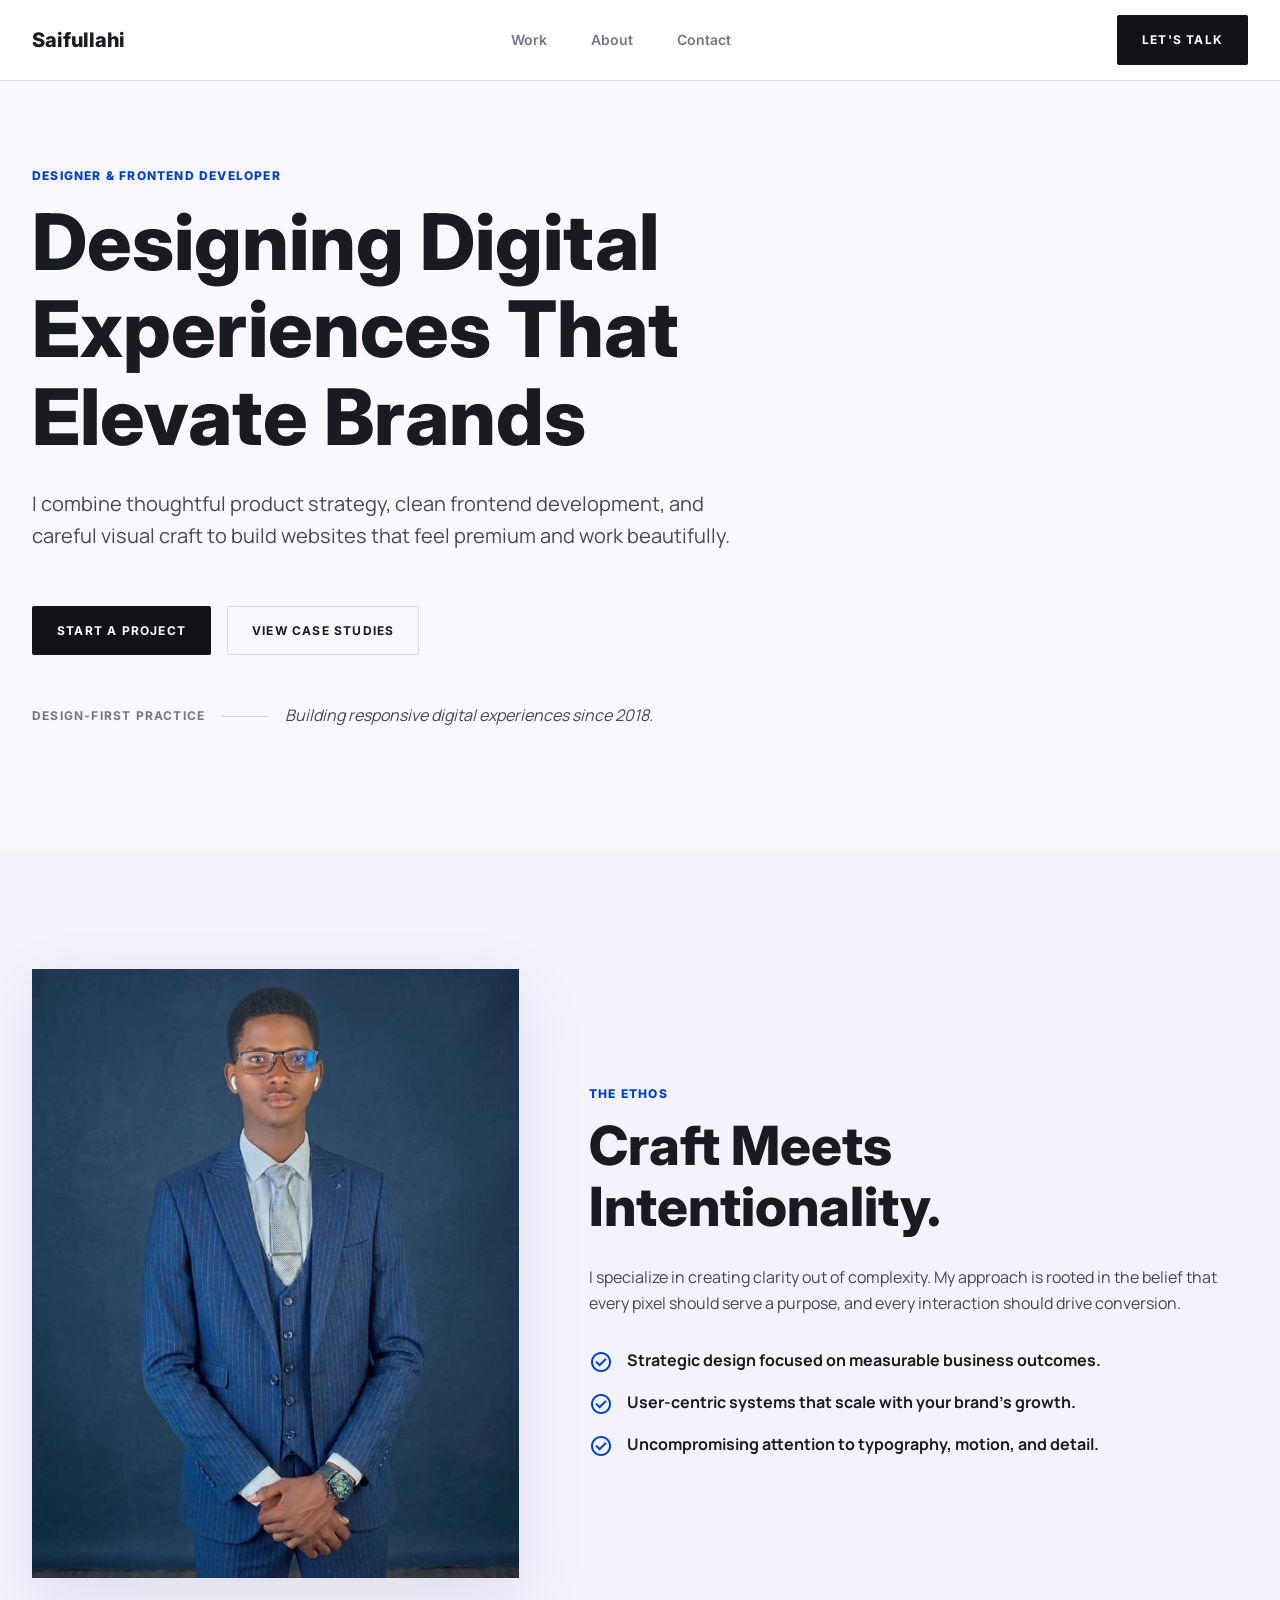
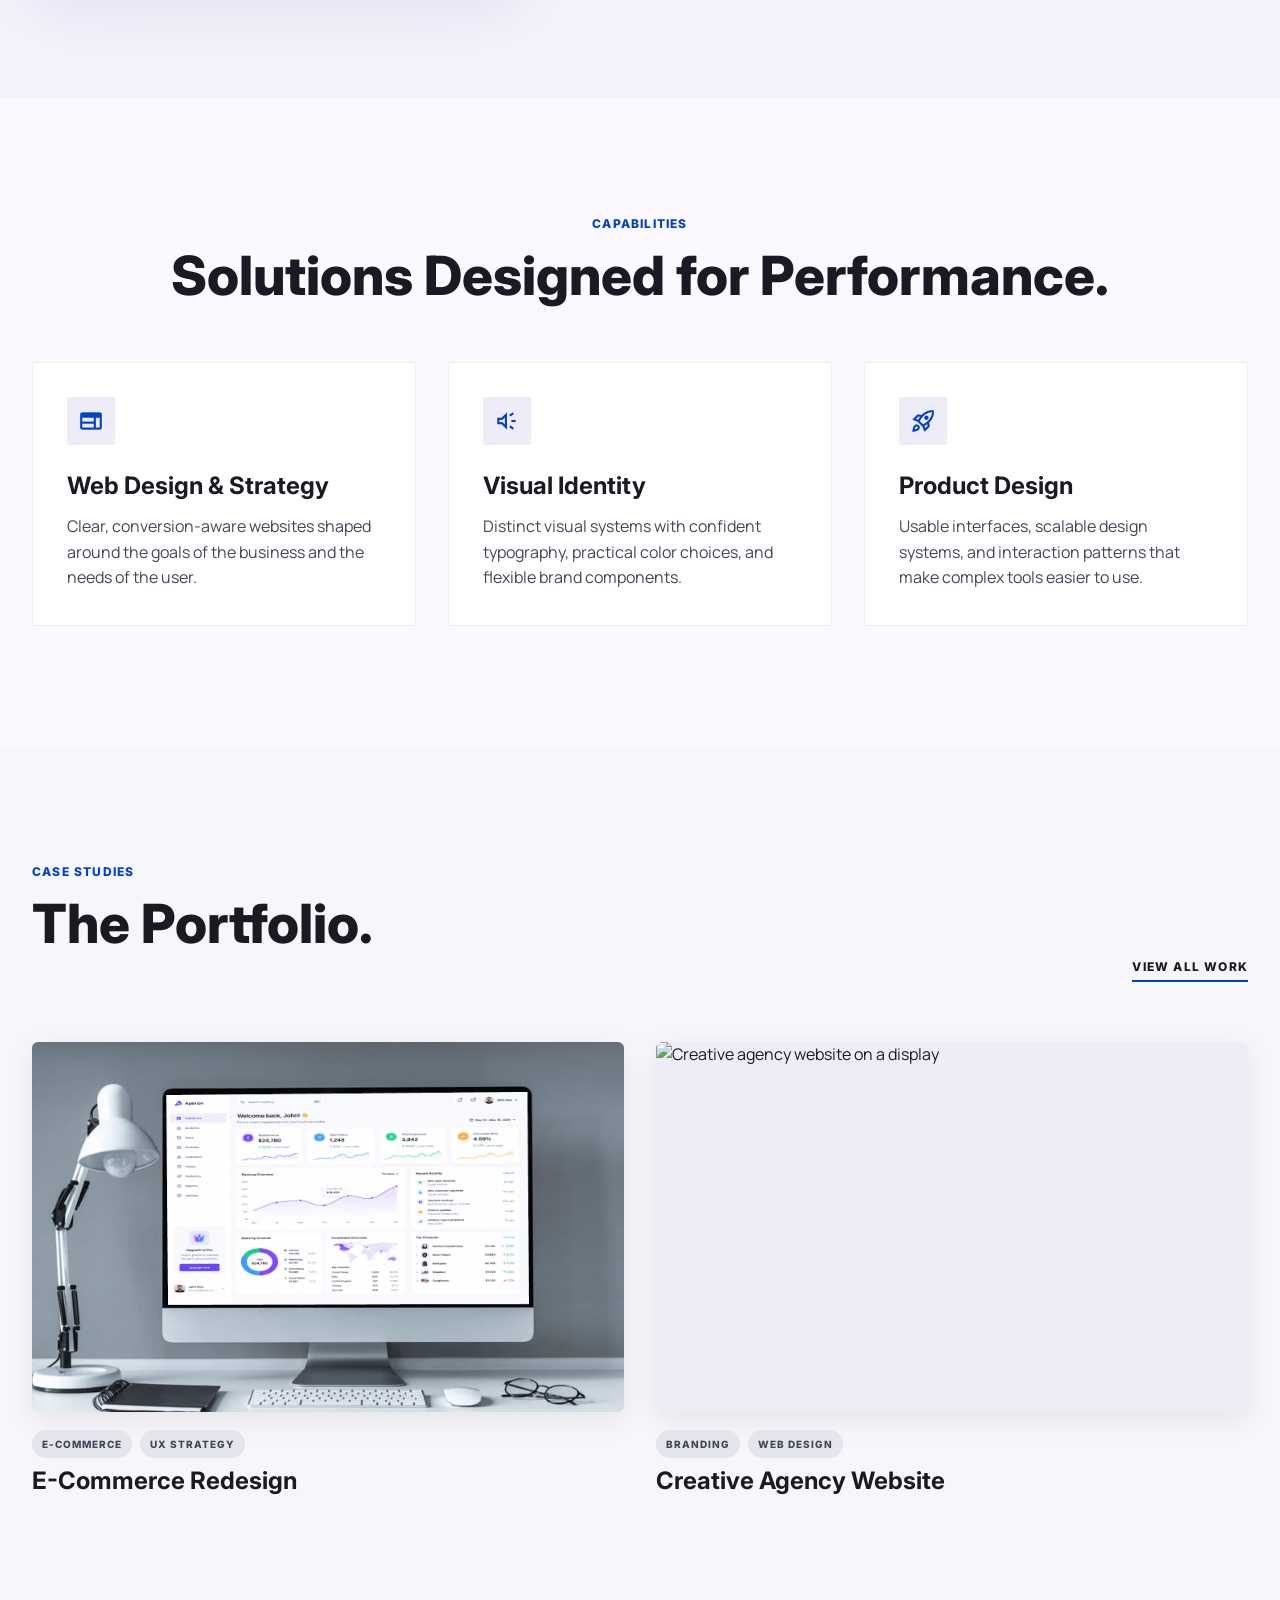
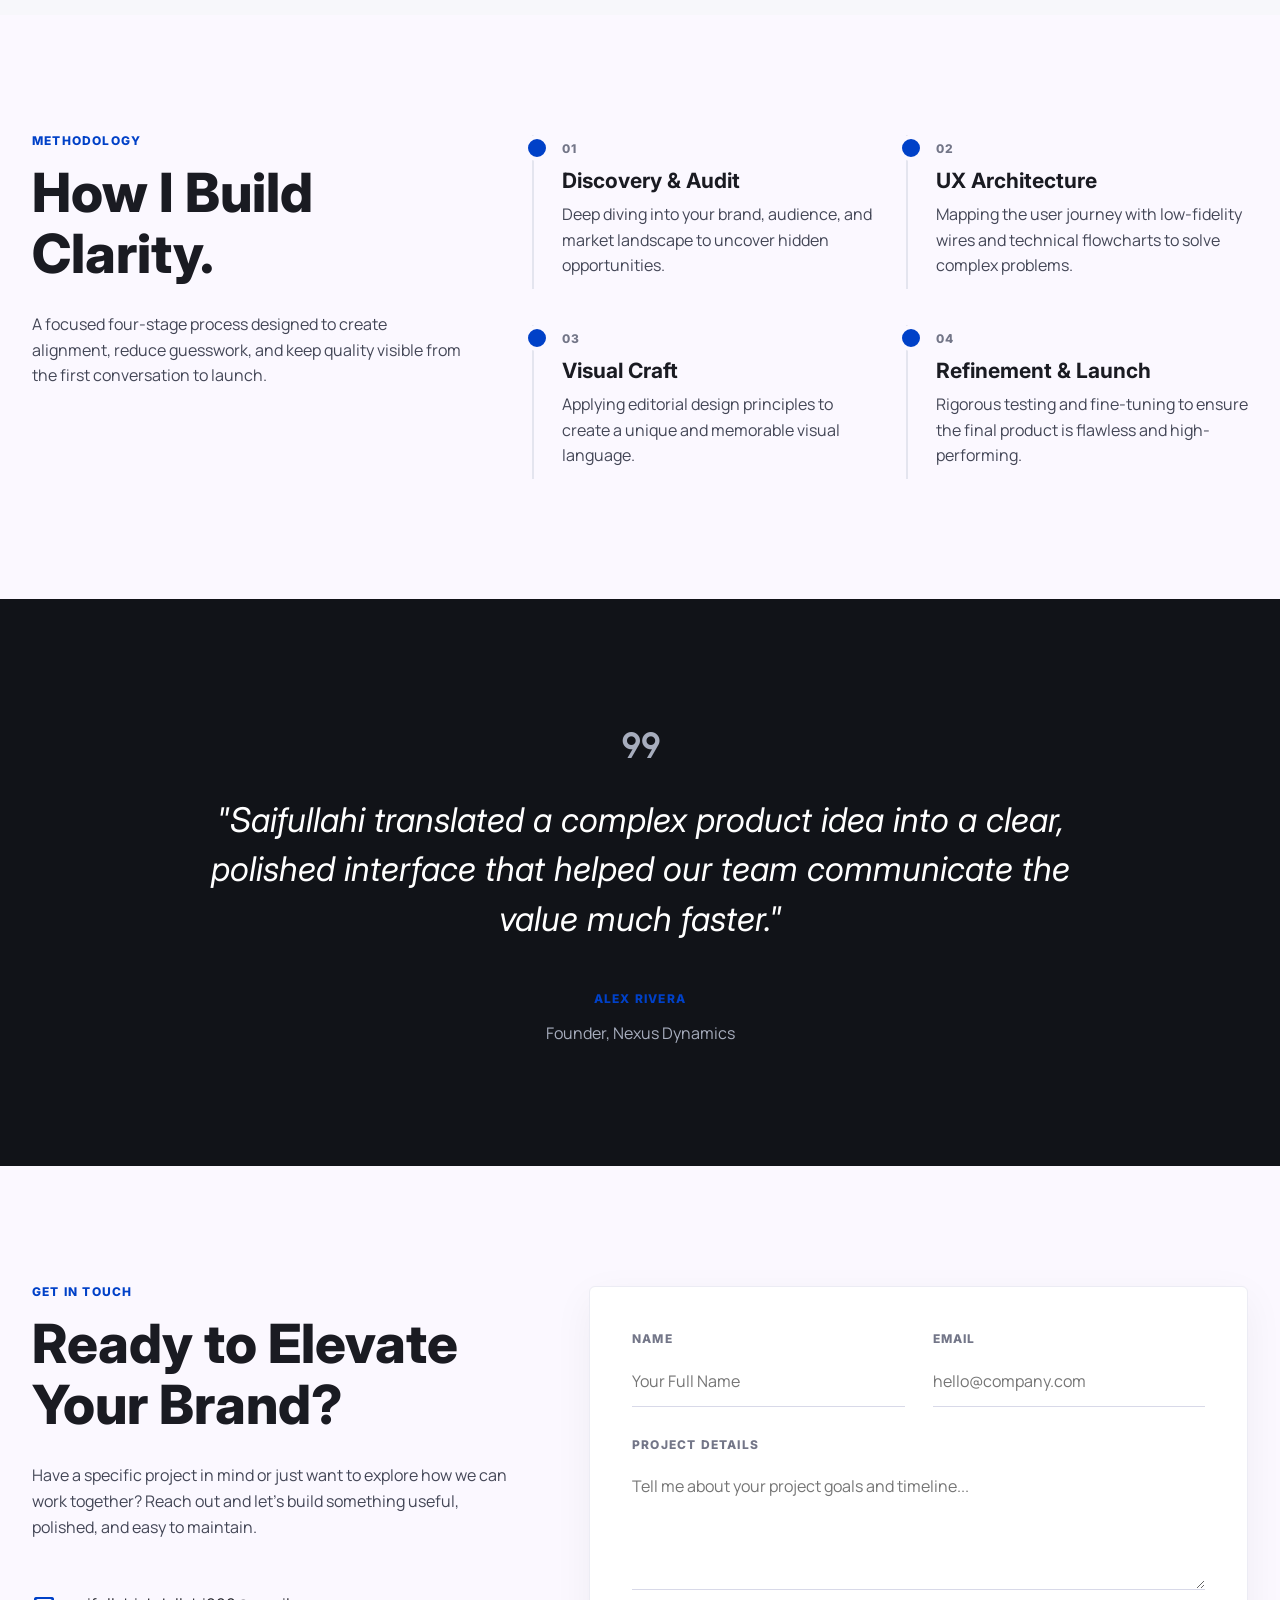
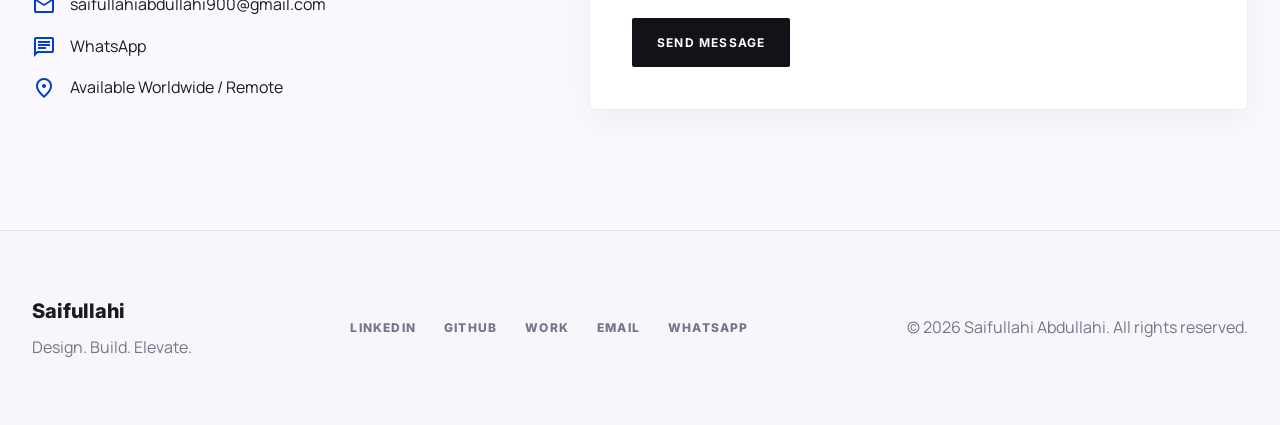
==== index.html @ 2054331c "initial portfolio upload" ====
<!DOCTYPE html>
<html lang="en">

<head>
  <meta charset="UTF-8">
  <meta name="viewport" content="width=device-width, initial-scale=1.0">
  <title>Saifullahi A | Design Portfolio</title>
  <meta name="description"
    content="Saifullahi is a multidisciplinary designer and frontend developer building polished, responsive websites and product experiences for ambitious teams.">
    <meta property="og:title" content="Saifullahi A | Design Portfolio">
<meta property="og:description" content="Multidisciplinary designer and frontend developer.">
<meta property="og:image" content="images/og-preview.png">
<meta property="og:url" content="https://yoursite.com">
  <link rel="icon"
    href="data:image/svg+xml,<svg xmlns='http://www.w3.org/2000/svg' viewBox='0 0 100 100'><text y='.9em' font-size='90'>✦</text></svg>">

  <link rel="preconnect" href="https://fonts.googleapis.com">
  <link rel="preconnect" href="https://fonts.gstatic.com" crossorigin>
  <link
    href="https://fonts.googleapis.com/css2?family=Inter:wght@500;600;700;800&family=Manrope:wght@400;500;600&family=Material+Symbols+Outlined:wght@400&display=swap"
    rel="stylesheet">
  <link rel="stylesheet" href="styles.css">
</head>

<body>
  <nav class="topbar">
    <div class="nav-inner">
      <a class="brand" href="index.html">Saifullahi</a>
      <div class="nav-links" id="primary-navigation" aria-label="Primary navigation">
        <a href="work.html">Work</a>
        <a href="about.html">About</a>
        <a href="contact.html">Contact</a>
      </div>
      <a class="nav-button" href="contact.html">Let's Talk</a>
      <button class="hamburger" aria-label="Toggle navigation" aria-controls="primary-navigation">
        <span></span><span></span><span></span>
      </button>
    </div>
  </nav>

  <main>
    <section class="hero section">
      <div class="container hero-grid">
        <div class="hero-copy">
          <p class="eyebrow">Designer &amp; Frontend Developer</p>
          <h1>Designing Digital Experiences That Elevate Brands</h1>
          <p class="lead">I combine thoughtful product strategy, clean frontend development, and careful visual craft to
            build websites that feel premium and work beautifully.</p>
          <div class="button-row">
            <a class="button button-dark" href="contact.html">Start a Project</a>
            <a class="button button-light" href="work.html">View Case Studies</a>
          </div>
          <div class="trust-line">
            <span>Design-first practice</span>
            <i></i>
            <p>Building responsive digital experiences since 2018.</p>
          </div>
        </div>
      </div>
    </section>

    <section class="section soft-section" id="about">
      <div class="container two-column">
        <div class="portrait-frame">
          <img
            src="images/saif.png"
            alt="Lead designer in a minimalist studio">
        </div>
        <div>
          <p class="eyebrow">The Ethos</p>
          <h2>Craft Meets Intentionality.</h2>
          <p>I specialize in creating clarity out of complexity. My approach is rooted in the belief that every pixel
            should serve a purpose, and every interaction should drive conversion.</p>
          <ul class="check-list">
            <li><span class="material-symbols-outlined">check_circle</span>Strategic design focused on measurable
              business outcomes.</li>
            <li><span class="material-symbols-outlined">check_circle</span>User-centric systems that scale with your
              brand's growth.</li>
            <li><span class="material-symbols-outlined">check_circle</span>Uncompromising attention to typography,
              motion, and detail.</li>
          </ul>
        </div>
      </div>
    </section>

    <section class="section">
      <div class="container centered">
        <p class="eyebrow">Capabilities</p>
        <h2>Solutions Designed for Performance.</h2>
        <div class="card-grid">
          <article class="service-card">
            <span class="material-symbols-outlined card-icon">web</span>
            <h3>Web Design &amp; Strategy</h3>
            <p>Clear, conversion-aware websites shaped around the goals of the business and the needs of the user.</p>
          </article>
          <article class="service-card">
            <span class="material-symbols-outlined card-icon">brand_awareness</span>
            <h3>Visual Identity</h3>
            <p>Distinct visual systems with confident typography, practical color choices, and flexible brand
              components.</p>
          </article>
          <article class="service-card">
            <span class="material-symbols-outlined card-icon">rocket_launch</span>
            <h3>Product Design</h3>
            <p>Usable interfaces, scalable design systems, and interaction patterns that make complex tools easier to
              use.</p>
          </article>
        </div>
      </div>
    </section>

    <section class="section work-section" id="work">
      <div class="container">
        <div class="section-heading">
          <div>
            <p class="eyebrow">Case Studies</p>
            <h2>The Portfolio.</h2>
          </div>
          <a class="text-link" href="work.html">View All Work</a>
        </div>
        <div class="project-grid">
          <a class="project-card" href="work.html#aura-timepieces">
            <div class="project-image">
              <img src="images/image 1.png" alt="E-commerce interface displayed on a monitor">
            </div>
            <div class="tag-row"><span>E-Commerce</span><span>UX Strategy</span></div>
            <h3>E-Commerce Redesign</h3>
          </a>
          <a class="project-card" href="work.html#vanguard-studios">
            <div class="project-image">
              <img src="image copy 6.png" alt="Creative agency website on a display">
            </div>
            <div class="tag-row"><span>Branding</span><span>Web Design</span></div>
            <h3>Creative Agency Website</h3>
          </a>
        </div>
      </div>
    </section>

    <section class="section">
      <div class="container process-grid">
        <div>
          <p class="eyebrow">Methodology</p>
          <h2>How I Build Clarity.</h2>
          <p>A focused four-stage process designed to create alignment, reduce guesswork, and keep quality visible from
            the first conversation to launch.</p>
        </div>
        <div class="timeline">
          <article>
            <span>01</span>
            <h3>Discovery &amp; Audit</h3>
            <p>Deep diving into your brand, audience, and market landscape to uncover hidden opportunities.</p>
          </article>
          <article>
            <span>02</span>
            <h3>UX Architecture</h3>
            <p>Mapping the user journey with low-fidelity wires and technical flowcharts to solve complex problems.</p>
          </article>
          <article>
            <span>03</span>
            <h3>Visual Craft</h3>
            <p>Applying editorial design principles to create a unique and memorable visual language.</p>
          </article>
          <article>
            <span>04</span>
            <h3>Refinement &amp; Launch</h3>
            <p>Rigorous testing and fine-tuning to ensure the final product is flawless and high-performing.</p>
          </article>
        </div>
      </div>
    </section>

    <section class="testimonial">
      <div class="container testimonial-inner">
        <span class="material-symbols-outlined quote-icon">format_quote</span>
        <blockquote>"Saifullahi translated a complex product idea into a clear, polished interface that helped our team
          communicate the value much faster."</blockquote>
        <p class="eyebrow">Alex Rivera</p>
        <span>Founder, Nexus Dynamics</span>
      </div>
    </section>

    <section class="section" id="contact">
      <div class="container contact-grid">
        <div>
          <p class="eyebrow">Get In Touch</p>
          <h2>Ready to Elevate Your Brand?</h2>
          <p>Have a specific project in mind or just want to explore how we can work together? Reach out and let's build
            something useful, polished, and easy to maintain.</p>
          <div class="contact-details">
            <p><span class="material-symbols-outlined">mail</span><a
                href="mailto:saifullahiabdullahi900@gmail.com">saifullahiabdullahi900@gmail.com</a></p>
            <p><span class="material-symbols-outlined">chat</span><a
                href="https://wa.me/2348036284713?text=Hello%20Saifullahi%2C%20I%20would%20like%20to%20discuss%20a%20project."
                target="_blank" rel="noopener">WhatsApp</a></p>
            <p><span class="material-symbols-outlined">location_on</span>Available Worldwide / Remote</p>
          </div>
        </div>
        <form class="contact-form" id="home-contact-form" novalidate>
          <div class="form-row">
            <label>
              <span>Name</span>
              <input type="text" name="name" placeholder="Your Full Name" required>
              <span class="form-error-msg">Please enter your name.</span>
            </label>
            <label>
              <span>Email</span>
              <input type="email" name="email" placeholder="hello@company.com" required>
              <span class="form-error-msg">Please enter a valid email.</span>
            </label>
          </div>
          <label>
            <span>Project Details</span>
            <textarea rows="4" name="message" placeholder="Tell me about your project goals and timeline..."
              required></textarea>
            <span class="form-error-msg">Please describe your project.</span>
          </label>
          <button class="button button-dark" type="submit">Send Message</button>
          <div class="form-success" aria-live="polite">
            <span class="material-symbols-outlined">check_circle</span>
            Your email draft is ready. Send it from your email app and I'll get back to you within 1-2 business days.
          </div>
        </form>
      </div>
    </section>
  </main>

  <footer class="footer">
    <div class="container footer-inner">
      <div>
        <a class="brand" href="index.html">Saifullahi</a>
        <p>Design. Build. Elevate.</p>
      </div>
      <div class="footer-links">
        <a href="https://www.linkedin.com/in/saifullahi" target="_blank" rel="noopener">LinkedIn</a>
        <a href="https://github.com/saifullahi" target="_blank" rel="noopener">GitHub</a>
        <a href="work.html">Work</a>
        <a href="mailto:saifullahiabdullahi900@gmail.com">Email</a>
        <a href="https://wa.me/2348036284713?text=Hello%20Saifullahi%2C%20I%20would%20like%20to%20discuss%20a%20project."
          target="_blank" rel="noopener">WhatsApp</a>
      </div>
      <p>&copy; <span data-current-year>2026</span> Saifullahi Abdullahi. All rights reserved.</p>
    </div>
  </footer>

  <script src="shared.js"></script>
  <script>
    document.getElementById('home-contact-form').addEventListener('submit', function (e) {
      e.preventDefault();
      submitMailForm(this, 'New project inquiry from portfolio');
    });
  </script>
</body>

</html>
---- styles.css ----
:root {
  --background: #fbf8ff;
  --surface: #ffffff;
  --surface-soft: #f4f2fd;
  --surface-muted: #eeedf7;
  --text: #1a1b22;
  --text-muted: #434656;
  --text-soft: #737688;
  --primary: #0041c8;
  --primary-bright: #0055ff;
  --border: #d8d9e8;
  --dark: #111318;
  --shadow: 0 24px 70px rgba(20, 24, 40, 0.09);
}

* {
  box-sizing: border-box;
}

html {
  scroll-behavior: smooth;
  scroll-padding-top: 110px;
}

body {
  margin: 0;
  background: var(--background);
  color: var(--text);
  font-family: "Manrope", Arial, sans-serif;
  line-height: 1.6;
  overflow-x: hidden;
}

img {
  display: block;
  max-width: 100%;
}

a {
  color: inherit;
  text-decoration: none;
}

a:focus-visible,
button:focus-visible,
input:focus-visible,
select:focus-visible,
textarea:focus-visible {
  outline: 3px solid rgba(0, 85, 255, 0.28);
  outline-offset: 4px;
}

button,
input,
select,
textarea {
  font: inherit;
}

.material-symbols-outlined {
  font-family: "Material Symbols Outlined";
  font-weight: normal;
  font-style: normal;
  line-height: 1;
  letter-spacing: 0;
  text-transform: none;
  display: inline-block;
  white-space: nowrap;
  word-wrap: normal;
  direction: ltr;
  font-feature-settings: "liga";
  -webkit-font-smoothing: antialiased;
}

.container {
  width: calc(100% - 64px);
  max-width: 1280px;
  margin: 0 auto;
}

.section {
  padding: 120px 0;
}

.topbar {
  position: fixed;
  inset: 0 0 auto;
  z-index: 20;
  background: rgba(255, 255, 255, 0.9);
  border-bottom: 1px solid rgba(216, 217, 232, 0.8);
  backdrop-filter: blur(18px);
}

.nav-inner {
  width: calc(100% - 64px);
  max-width: 1280px;
  height: 80px;
  margin: 0 auto;
  display: flex;
  align-items: center;
  justify-content: space-between;
  gap: 24px;
}

.brand {
  font-family: "Inter", Arial, sans-serif;
  font-size: 20px;
  font-weight: 800;
}

.nav-links {
  display: flex;
  align-items: center;
  gap: 44px;
  color: var(--text-soft);
  font-family: "Inter", Arial, sans-serif;
  font-size: 14px;
  font-weight: 600;
}

.nav-links a {
  transition: color 0.2s ease;
}

.nav-links a:hover {
  color: var(--primary);
}

.nav-links .active {
  color: var(--text);
  border-bottom: 2px solid var(--primary);
  padding-bottom: 5px;
}

.nav-button,
.button {
  display: inline-flex;
  align-items: center;
  justify-content: center;
  min-height: 48px;
  padding: 14px 24px;
  border: 1px solid transparent;
  border-radius: 2px;
  font-family: "Inter", Arial, sans-serif;
  font-size: 12px;
  font-weight: 700;
  letter-spacing: 0.1em;
  text-transform: uppercase;
  transition: background-color 0.2s ease, border-color 0.2s ease, color 0.2s ease, transform 0.2s ease;
}

.nav-button,
.button-dark {
  background: var(--dark);
  color: #ffffff;
}

.nav-button:hover,
.button-dark:hover {
  background: var(--primary);
  transform: translateY(-1px);
}

.button-light {
  background: transparent;
  border-color: var(--border);
  color: var(--text);
}

.button-light:hover {
  border-color: var(--primary);
  color: var(--primary);
}

.button-row {
  display: flex;
  flex-wrap: wrap;
  gap: 16px;
  margin-top: 54px;
}

.hero {
  padding-top: 170px;
}

.hero-grid {
  min-height: 500px;
  display: grid;
  grid-template-columns: minmax(0, 0.7fr) minmax(240px, 0.3fr);
  align-items: center;
}

.hero-copy {
  max-width: min(890px, 100%);
}

.eyebrow {
  margin: 0 0 16px;
  color: var(--primary);
  font-family: "Inter", Arial, sans-serif;
  font-size: 12px;
  font-weight: 800;
  letter-spacing: 0.1em;
  line-height: 1;
  text-transform: uppercase;
}

h1,
h2,
h3 {
  margin: 0;
  font-family: "Inter", Arial, sans-serif;
  line-height: 1.12;
  letter-spacing: 0;
  overflow-wrap: anywhere;
}

h1 {
  max-width: 950px;
  font-size: clamp(44px, 7vw, 78px);
  font-weight: 800;
}

h2 {
  margin-bottom: 28px;
  font-size: clamp(34px, 4.6vw, 54px);
  font-weight: 800;
}

h3 {
  font-size: 24px;
  font-weight: 700;
}

p {
  margin: 0;
  color: var(--text-muted);
}

.lead {
  max-width: min(720px, 100%);
  margin-top: 28px;
  font-size: 20px;
}

.trust-line {
  margin-top: 48px;
  display: flex;
  flex-wrap: wrap;
  align-items: center;
  gap: 16px;
  color: var(--text-soft);
}

.trust-line span {
  font-family: "Inter", Arial, sans-serif;
  font-size: 12px;
  font-weight: 700;
  letter-spacing: 0.1em;
  text-transform: uppercase;
}

.trust-line i {
  width: 48px;
  height: 1px;
  background: var(--border);
}

.trust-line p {
  font-style: italic;
}

.soft-section {
  background: var(--surface-soft);
}

.page-main {
  padding-top: 80px;
}

.page-hero {
  padding: 118px 0 78px;
}

.page-hero .container {
  max-width: 1280px;
}

.page-hero h1 {
  max-width: 900px;
}

.compact-hero {
  padding-bottom: 56px;
}

.contact-hero {
  padding-top: 124px;
}

.about-intro {
  border-top: 1px solid var(--border);
}

.two-column,
.contact-grid {
  display: grid;
  grid-template-columns: minmax(280px, 0.85fr) minmax(0, 1.15fr);
  gap: 70px;
  align-items: center;
}

.portrait-frame {
  overflow: hidden;
  aspect-ratio: 4 / 5;
  background: var(--surface-muted);
  box-shadow: var(--shadow);
}

.portrait-frame img {
  width: 100%;
  height: 100%;
  object-fit: cover;
  /* filter: grayscale(1) contrast(1.12); */
}

.check-list {
  display: grid;
  gap: 16px;
  margin: 32px 0 0;
  padding: 0;
  list-style: none;
}

.check-list li {
  display: flex;
  align-items: flex-start;
  gap: 14px;
  color: var(--text);
  font-weight: 700;
}

.check-list .material-symbols-outlined {
  color: var(--primary);
  margin-top: 2px;
}

.centered {
  text-align: center;
}

.card-grid {
  margin-top: 56px;
  display: grid;
  grid-template-columns: repeat(3, minmax(0, 1fr));
  gap: 32px;
  text-align: left;
}

.service-card {
  padding: 34px;
  background: var(--surface);
  border: 1px solid #ececf4;
  transition: border-color 0.25s ease, box-shadow 0.25s ease, transform 0.25s ease;
}

.service-card:hover {
  border-color: transparent;
  box-shadow: var(--shadow);
  transform: translateY(-4px);
}

.card-icon {
  width: 48px;
  height: 48px;
  display: inline-flex;
  align-items: center;
  justify-content: center;
  margin-bottom: 28px;
  background: var(--surface-muted);
  color: var(--primary);
  font-size: 26px;
}

.service-card h3 {
  margin-bottom: 14px;
}

.prose-large {
  display: grid;
  gap: 18px;
}

.prose-large p {
  font-size: 20px;
}

.philosophy {
  background: var(--surface-soft);
}

.split-quote {
  display: grid;
  grid-template-columns: minmax(220px, 0.45fr) minmax(0, 1fr);
  gap: 64px;
}

.split-quote h2 {
  font-size: clamp(28px, 3.2vw, 38px);
}

.quote-panel {
  border-left: 4px solid var(--primary);
  padding-left: 32px;
}

.statement {
  margin-bottom: 24px;
  color: var(--text);
  font-size: clamp(24px, 3vw, 32px);
  font-weight: 600;
  line-height: 1.25;
}

.cta-band {
  display: flex;
  align-items: center;
  justify-content: space-between;
  gap: 48px;
  padding: 74px;
  background: var(--dark);
  color: #ffffff;
}

.cta-band h2,
.cta-band p {
  color: #ffffff;
}

.cta-band p {
  max-width: 640px;
  color: #b8becc;
  font-size: 20px;
}

.inverse-button {
  background: #ffffff;
  color: var(--dark);
  white-space: nowrap;
}

.inverse-button:hover {
  background: var(--primary);
  border-color: var(--primary);
  color: #ffffff;
}

.work-section {
  background: #f7f7fb;
}

.section-heading {
  display: flex;
  align-items: flex-end;
  justify-content: space-between;
  gap: 24px;
  margin-bottom: 60px;
}

.text-link {
  border-bottom: 2px solid var(--primary);
  padding-bottom: 4px;
  color: var(--text);
  font-family: "Inter", Arial, sans-serif;
  font-size: 12px;
  font-weight: 800;
  letter-spacing: 0.1em;
  text-transform: uppercase;
}

.project-grid {
  display: grid;
  grid-template-columns: repeat(2, minmax(0, 1fr));
  gap: 32px;
}

.project-card {
  display: block;
}

.project-image {
  overflow: hidden;
  aspect-ratio: 16 / 10;
  margin-bottom: 18px;
  background: var(--surface-muted);
  border-radius: 6px;
  box-shadow: 0 8px 28px rgba(12, 16, 30, 0.08);
}

.project-image img {
  width: 100%;
  height: 100%;
  object-fit: cover;
  transition: transform 0.6s ease;
}

.project-card:hover img {
  transform: scale(1.045);
}

.tag-row {
  display: flex;
  flex-wrap: wrap;
  gap: 8px;
  margin-bottom: 10px;
}

.tag-row span {
  padding: 6px 10px;
  border-radius: 999px;
  background: #e5e5ee;
  color: var(--text-muted);
  font-family: "Inter", Arial, sans-serif;
  font-size: 10px;
  font-weight: 800;
  letter-spacing: 0.1em;
  text-transform: uppercase;
}

.project-card h3 {
  transition: color 0.2s ease;
}

.project-card:hover h3 {
  color: var(--primary);
}

.filter-bar {
  display: flex;
  flex-wrap: wrap;
  gap: 28px;
  padding-bottom: 28px;
  border-bottom: 1px solid var(--border);
}

.filter-bar button {
  border: 0;
  border-bottom: 2px solid transparent;
  background: transparent;
  color: var(--text-soft);
  cursor: pointer;
  padding: 4px 0 10px;
  font-family: "Inter", Arial, sans-serif;
  font-size: 12px;
  font-weight: 800;
  letter-spacing: 0.1em;
  text-transform: uppercase;
  transition: border-color 0.2s ease, color 0.2s ease;
}

.filter-bar button:hover,
.filter-bar .active {
  border-bottom-color: var(--primary);
  color: var(--primary);
}

.gallery-grid {
  display: grid;
  grid-template-columns: repeat(12, minmax(0, 1fr));
  gap: 40px 32px;
  padding-top: 64px;
  padding-bottom: 120px;
}

.gallery-card {
  display: grid;
  gap: 14px;
  cursor: pointer;
  transition: opacity 0.25s ease, transform 0.25s ease;
  will-change: opacity, transform;
}

.gallery-card.featured {
  grid-column: 1 / -1;
}

.gallery-card.half {
  grid-column: span 6;
}

.gallery-card.large {
  grid-column: span 8;
}

.gallery-card.side {
  grid-column: span 4;
}

.gallery-image {
  overflow: hidden;
  aspect-ratio: 4 / 3;
  background: var(--surface-muted);
  border-radius: 8px;
  line-height: 0;
}

.gallery-image.wide {
  aspect-ratio: 21 / 9;
}

.gallery-image.landscape {
  aspect-ratio: 16 / 9;
}

.gallery-image.tall {
  height: 100%;
  min-height: 355px;
  aspect-ratio: 1 / 1.14;
}

.gallery-image img {
  width: 100%;
  height: 100%;
  object-fit: cover;
  transition: transform 0.65s ease;
  vertical-align: top;
}

.gallery-card:hover {
  transform: translateY(-4px);
}

.gallery-card.hidden {
  display: none;
}

.gallery-card h2 {
  margin: 0;
  font-size: clamp(24px, 3vw, 34px);
}

.gallery-card.half h2,
.gallery-card.side h2 {
  font-size: 25px;
}

.gallery-meta {
  display: flex;
  align-items: center;
  justify-content: space-between;
  gap: 24px;
}

.case-link {
  display: inline-flex;
  align-items: center;
  gap: 8px;
  color: var(--primary);
  font-weight: 700;
  opacity: 0;
  transform: translateX(-8px);
  transition: opacity 0.2s ease, transform 0.2s ease;
}

.case-study-section {
  background: var(--surface);
  border-top: 1px solid var(--border);
}

.case-study-grid {
  display: grid;
  grid-template-columns: repeat(2, minmax(0, 1fr));
  gap: 24px;
}

.case-study-card {
  padding: 32px;
  border: 1px solid #ececf4;
  border-radius: 8px;
  background: #fbfbfe;
}

.case-study-card:target {
  border-color: var(--primary);
  box-shadow: 0 18px 48px rgba(0, 65, 200, 0.12);
}

.case-study-card span {
  display: block;
  margin-bottom: 14px;
  color: var(--primary);
  font-family: "Inter", Arial, sans-serif;
  font-size: 11px;
  font-weight: 800;
  letter-spacing: 0.1em;
  text-transform: uppercase;
}

.case-study-card h3 {
  margin-bottom: 12px;
}

.gallery-card:hover .case-link {
  opacity: 1;
  transform: translateX(0);
}

.process-grid {
  display: grid;
  grid-template-columns: minmax(260px, 0.75fr) minmax(0, 1.25fr);
  gap: 70px;
}

.timeline {
  display: grid;
  grid-template-columns: repeat(2, minmax(0, 1fr));
  gap: 36px 32px;
}

.timeline article {
  position: relative;
  padding: 0 0 10px 28px;
  border-left: 2px solid #e4e5ef;
}

.timeline article::before {
  content: "";
  position: absolute;
  top: 0;
  left: -10px;
  width: 18px;
  height: 18px;
  border: 4px solid var(--background);
  border-radius: 50%;
  background: var(--primary);
}

.timeline span {
  color: var(--text-soft);
  font-family: "Inter", Arial, sans-serif;
  font-size: 12px;
  font-weight: 800;
  letter-spacing: 0.1em;
}

.timeline h3 {
  margin: 8px 0 10px;
  font-size: 21px;
}

.testimonial {
  padding: 120px 0;
  background: var(--dark);
  color: #ffffff;
  text-align: center;
}

.testimonial-inner {
  max-width: 900px;
}

.quote-icon {
  margin-bottom: 24px;
  color: #6b8cff;
  font-size: 52px;
}

blockquote {
  margin: 0 0 50px;
  font-family: "Inter", Arial, sans-serif;
  font-size: clamp(24px, 4vw, 34px);
  font-style: italic;
  line-height: 1.45;
}

.testimonial span {
  color: #a7adbd;
}

.contact-grid {
  align-items: start;
}

.contact-details {
  display: grid;
  gap: 16px;
  margin-top: 52px;
}

.contact-details p {
  display: flex;
  align-items: center;
  gap: 14px;
  color: var(--text);
  overflow-wrap: anywhere;
}

.contact-details .material-symbols-outlined {
  color: var(--primary);
}

.contact-form {
  padding: 42px;
  background: var(--surface);
  border: 1px solid #ececf4;
  border-radius: 6px;
  box-shadow: 0 12px 40px rgba(12, 16, 30, 0.05);
}

.form-row {
  display: grid;
  grid-template-columns: repeat(2, minmax(0, 1fr));
  gap: 28px;
}

label {
  display: grid;
  gap: 8px;
  margin-bottom: 28px;
}

label span {
  color: var(--text-soft);
  font-family: "Inter", Arial, sans-serif;
  font-size: 12px;
  font-weight: 800;
  letter-spacing: 0.1em;
  text-transform: uppercase;
}

input,
select,
textarea {
  width: 100%;
  border: 0;
  border-bottom: 1px solid var(--border);
  background: transparent;
  padding: 12px 0;
  color: var(--text);
  resize: vertical;
}

input:focus,
select:focus,
textarea:focus {
  border-bottom-color: var(--primary);
}

.contact-page-section {
  padding-top: 26px;
}

.contact-layout {
  display: grid;
  grid-template-columns: minmax(0, 1.55fr) minmax(280px, 0.75fr);
  gap: 64px;
  align-items: start;
}

.project-form {
  padding: 58px;
}

.button-icon {
  margin-left: 8px;
  font-size: 20px;
}

.contact-sidebar {
  display: grid;
  gap: 54px;
  padding-top: 26px;
}

.contact-sidebar h2 {
  margin-bottom: 20px;
  color: var(--text-soft);
  font-size: 12px;
  font-weight: 800;
  letter-spacing: 0.1em;
  text-transform: uppercase;
}

.sidebar-stack {
  display: grid;
  gap: 24px;
}

.sidebar-stack div {
  display: grid;
  gap: 4px;
}

.sidebar-stack span {
  color: var(--text-soft);
  font-family: "Inter", Arial, sans-serif;
  font-size: 10px;
  font-weight: 800;
  letter-spacing: 0.1em;
  text-transform: uppercase;
}

.sidebar-stack a {
  color: var(--text);
  font-family: "Inter", Arial, sans-serif;
  font-size: clamp(22px, 3vw, 31px);
  font-weight: 700;
  line-height: 1.2;
}

.sidebar-stack p {
  display: flex;
  align-items: center;
  gap: 8px;
  color: var(--text);
  font-size: 20px;
}

.sidebar-stack .material-symbols-outlined {
  color: var(--primary);
}

.social-list {
  display: grid;
  gap: 8px;
}

.social-list a {
  display: flex;
  align-items: center;
  justify-content: space-between;
  gap: 16px;
  padding: 8px 0;
  border-bottom: 1px solid transparent;
  color: var(--text);
  font-family: "Inter", Arial, sans-serif;
  font-size: 24px;
  font-weight: 700;
  transition: color 0.2s ease, border-color 0.2s ease, padding-left 0.2s ease;
}

.social-list a:hover {
  border-color: var(--border);
  color: var(--primary);
  padding-left: 8px;
}

.studio-image {
  overflow: hidden;
  aspect-ratio: 1 / 1;
  background: var(--surface-muted);
  filter: grayscale(1);
  transition: filter 0.35s ease;
}

.studio-image:hover {
  filter: grayscale(0);
}

.studio-image img {
  width: 100%;
  height: 100%;
  object-fit: cover;
}

.footer {
  padding: 64px 0;
  background: #f7f7fb;
  border-top: 1px solid #e2e4ef;
}

.footer-inner {
  display: flex;
  align-items: center;
  justify-content: space-between;
  gap: 32px;
}

.footer p,
.footer a {
  color: var(--text-soft);
}

.footer .brand {
  display: inline-block;
  margin-bottom: 8px;
  color: var(--text);
}

.footer-links {
  display: flex;
  flex-wrap: wrap;
  justify-content: center;
  gap: 28px;
  font-family: "Inter", Arial, sans-serif;
  font-size: 12px;
  font-weight: 800;
  letter-spacing: 0.1em;
  text-transform: uppercase;
}

.footer-links a:hover {
  color: var(--primary);
}

@media (max-width: 900px) {
  .container,
  .nav-inner {
    width: calc(100% - 40px);
  }

  .section {
    padding: 84px 0;
  }

  .hero {
    padding-top: 140px;
  }

  .hero-grid,
  .two-column,
  .contact-grid,
  .process-grid,
  .split-quote,
  .contact-layout {
    grid-template-columns: 1fr;
  }

  .card-grid,
  .project-grid,
  .timeline,
  .case-study-grid {
    grid-template-columns: 1fr;
  }

  .section-heading,
  .footer-inner {
    align-items: flex-start;
    flex-direction: column;
  }

  .portrait-frame {
    max-width: 520px;
  }

  .cta-band,
  .gallery-meta {
    align-items: flex-start;
    flex-direction: column;
  }

  .gallery-card.featured,
  .gallery-card.half,
  .gallery-card.large,
  .gallery-card.side {
    grid-column: 1 / -1;
  }

  .case-link {
    opacity: 1;
    transform: none;
  }
}

@media (max-width: 640px) {
  .nav-inner {
    height: auto;
    padding: 18px 0;
    flex-wrap: wrap;
  }

  .nav-links {
    order: 3;
    width: 100%;
    justify-content: space-between;
    gap: 18px;
  }

  .nav-button {
    min-height: 42px;
    padding: 10px 14px;
  }

  .hero {
    padding-top: 170px;
  }

  .button,
  .button-row .button {
    width: 100%;
  }

  .form-row {
    grid-template-columns: 1fr;
    gap: 0;
  }

  .contact-form,
  .project-form,
  .service-card {
    padding: 26px;
  }

  .page-main {
    padding-top: 118px;
  }

  .page-hero {
    padding-top: 72px;
  }

  h1 {
    font-size: 38px;
  }

  .lead {
    font-size: 18px;
  }

  .cta-band {
    padding: 34px;
  }

  .gallery-grid {
    padding-bottom: 84px;
    gap: 28px 18px;
  }

  .filter-bar {
    gap: 18px;
    padding-bottom: 20px;
  }
}

/* Hamburger button */
.hamburger {
  display: none;
  flex-direction: column;
  justify-content: center;
  gap: 5px;
  width: 40px;
  height: 40px;
  background: none;
  border: none;
  cursor: pointer;
  padding: 4px;
  border-radius: 2px;
}

.hamburger span {
  display: block;
  width: 100%;
  height: 2px;
  background: var(--text);
  border-radius: 2px;
  transition: transform 0.3s ease, opacity 0.3s ease;
}

.hamburger.open span:nth-child(1) { transform: translateY(7px) rotate(45deg); }
.hamburger.open span:nth-child(2) { opacity: 0; }
.hamburger.open span:nth-child(3) { transform: translateY(-7px) rotate(-45deg); }

/* Form feedback */
.form-success {
  display: none;
  align-items: center;
  gap: 12px;
  padding: 16px 20px;
  background: #e8f5e9;
  border: 1px solid #a5d6a7;
  border-radius: 4px;
  color: #2e7d32;
  font-family: "Inter", Arial, sans-serif;
  font-size: 14px;
  font-weight: 600;
  margin-top: 16px;
}

.form-success.visible { display: flex; }

.form-error-msg {
  color: #c62828;
  font-size: 11px;
  font-family: "Inter", Arial, sans-serif;
  font-weight: 700;
  letter-spacing: 0.05em;
  margin-top: 4px;
  display: none;
}

.form-error-msg.visible { display: block; }

input.field-error,
textarea.field-error,
select.field-error {
  border-bottom-color: #c62828;
}

.gallery-card.filtered-out {
  opacity: 0;
  transform: translateY(10px);
  pointer-events: none;
}

@media (max-width: 640px) {
  .hamburger {
    display: flex;
  }

  .nav-inner {
    height: 72px !important;
    padding: 0 !important;
    flex-wrap: nowrap !important;
    position: relative;
  }

  .nav-links {
    display: none;
    position: absolute;
    top: 72px;
    left: -20px;
    right: -20px;
    background: rgba(255,255,255,0.98);
    backdrop-filter: blur(18px);
    flex-direction: column;
    align-items: flex-start;
    gap: 0;
    padding: 12px 20px 20px;
    border-bottom: 1px solid var(--border);
    box-shadow: 0 16px 40px rgba(12,16,30,0.1);
    order: unset;
    width: auto;
    justify-content: unset;
  }

  .nav-links.open {
    display: flex;
  }

  .nav-links a {
    width: 100%;
    padding: 14px 0;
    border-bottom: 1px solid var(--surface-muted);
    font-size: 15px;
  }

  .nav-links a:last-child {
    border-bottom: none;
  }

  .nav-button {
    min-height: 42px;
    padding: 10px 14px;
    font-size: 11px;
  }

  .hero {
    padding-top: 130px;
  }

  .button,
  .button-row .button {
    width: 100%;
  }

  .form-row {
    grid-template-columns: 1fr;
    gap: 0;
  }

  .contact-form,
  .project-form,
  .service-card {
    padding: 26px;
  }

  .page-main {
    padding-top: 72px;
  }

  .page-hero {
    padding-top: 72px;
  }

  h1 {
    font-size: 38px;
  }

  .lead {
    font-size: 18px;
  }

  .cta-band {
    padding: 34px;
  }

  .gallery-grid {
    padding-bottom: 84px;
    gap: 28px 18px;
  }

  .filter-bar {
    gap: 18px;
    padding-bottom: 20px;
  }
}
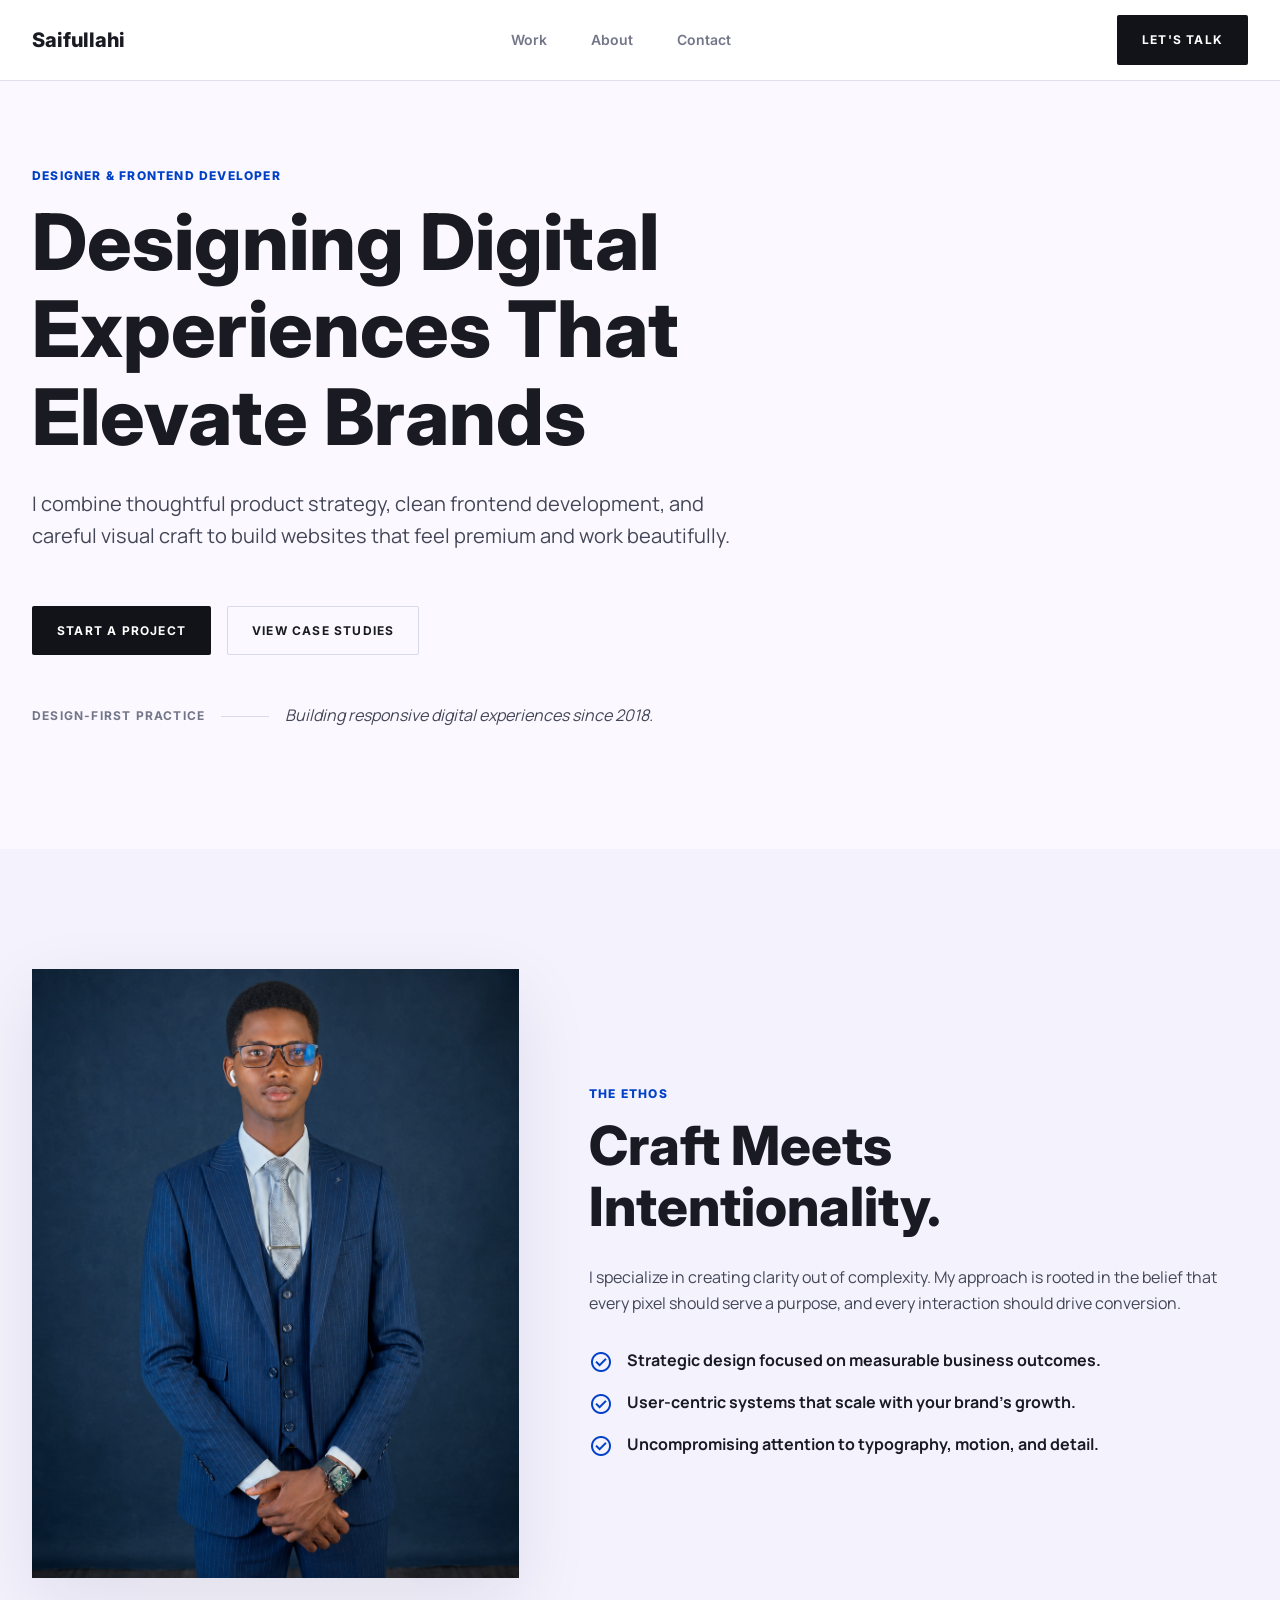
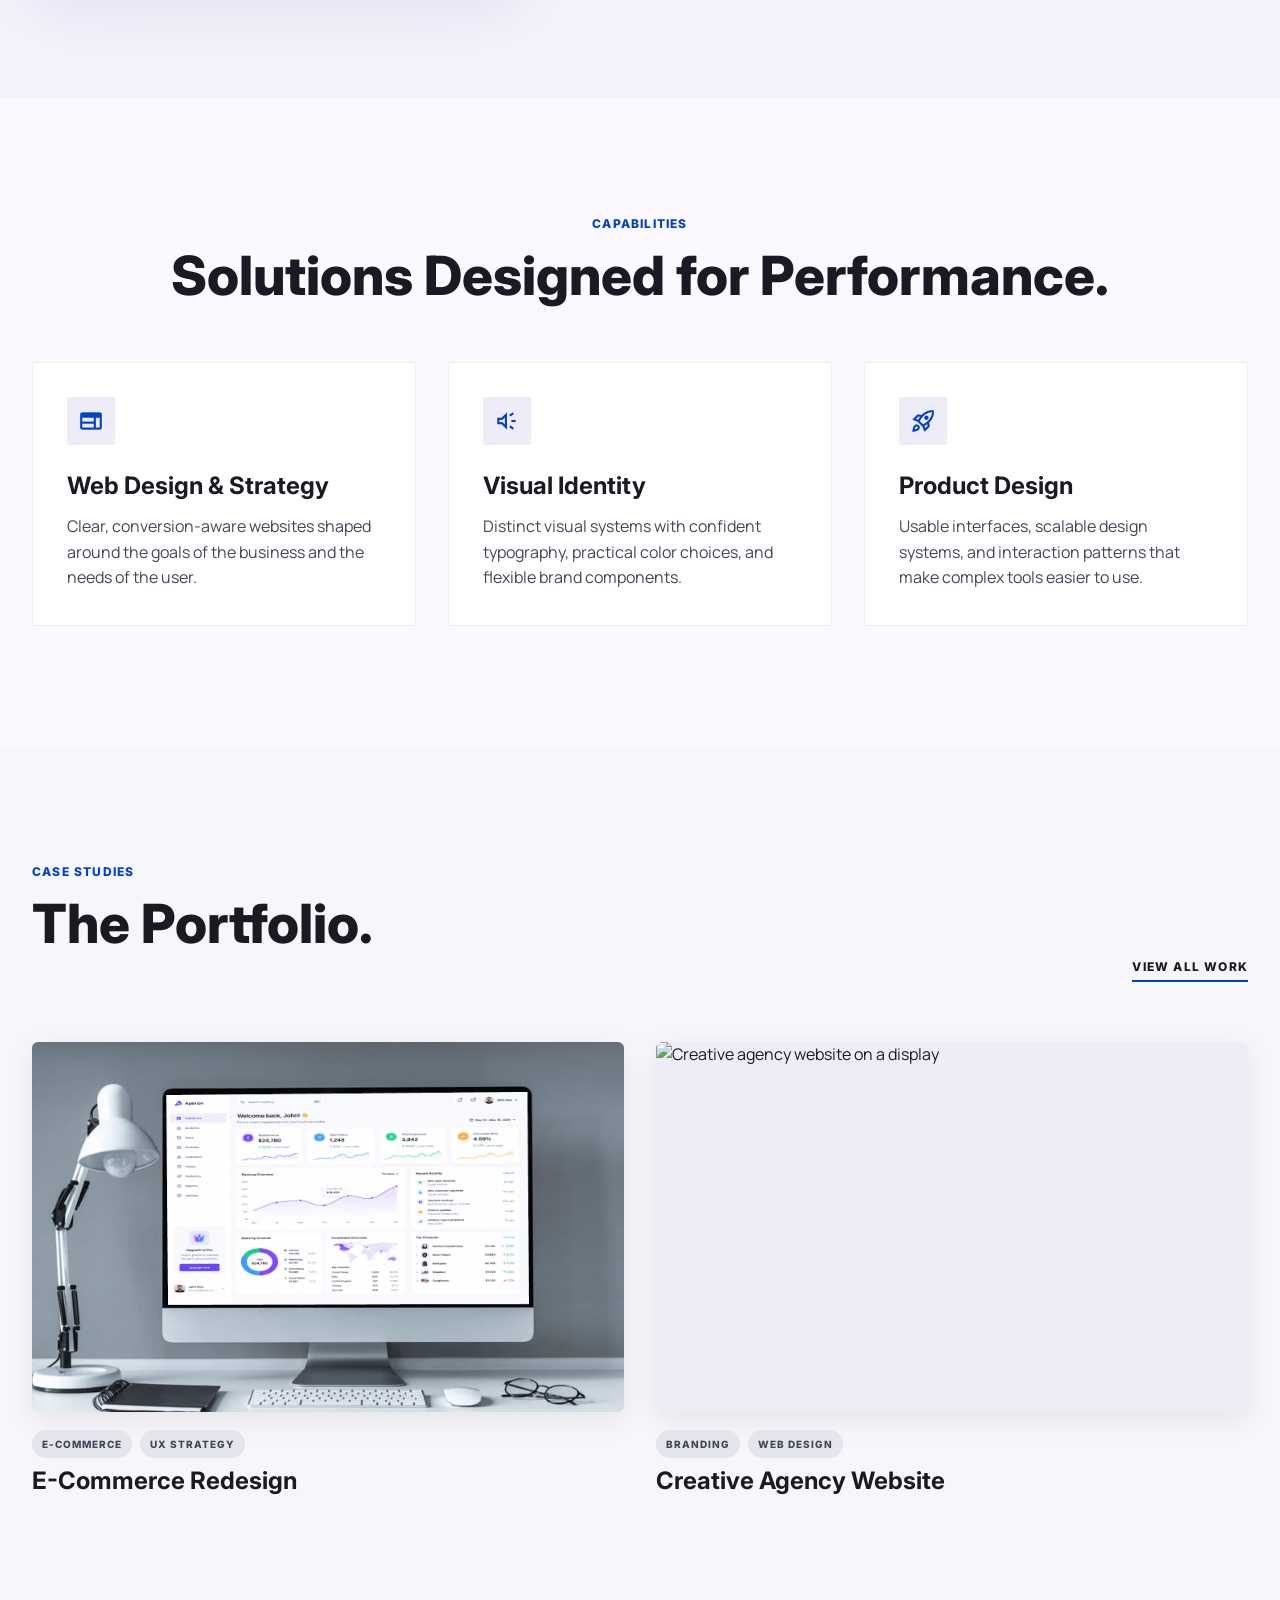
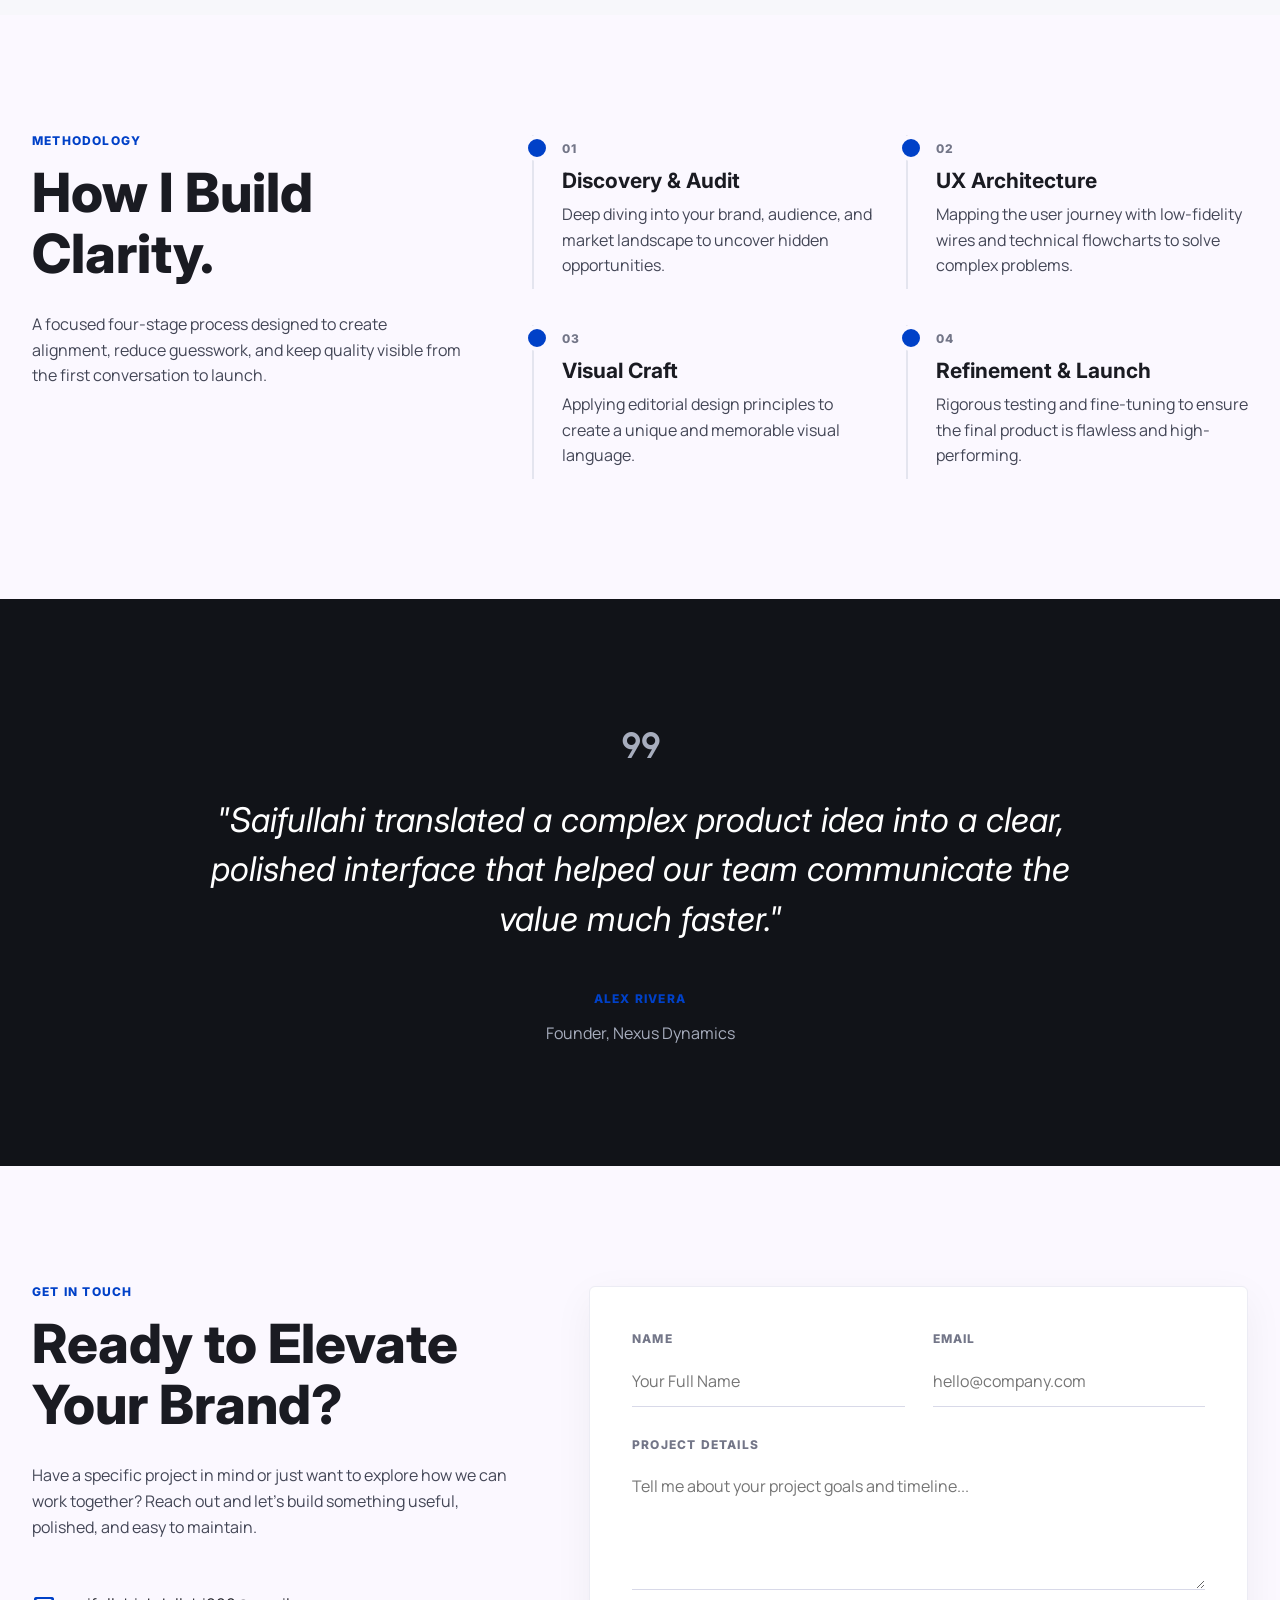
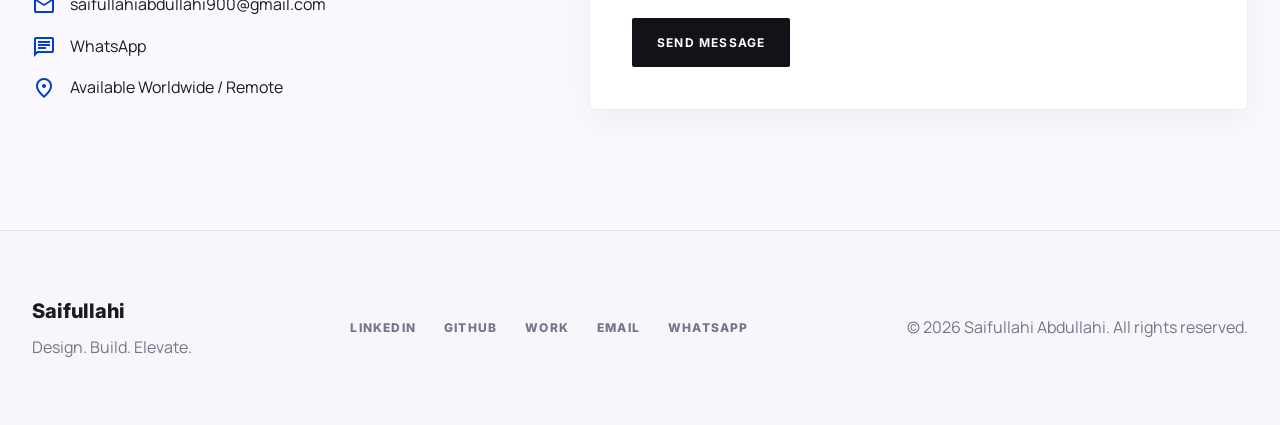
==== commit c6baf188: "delete un used lines of codes" ====
--- a/index.html
+++ b/index.html
@@ -63,7 +63,7 @@
       <div class="container two-column">
         <div class="portrait-frame">
           <img
-            src="images/saif.png"
+            src="images/saif2.png"
             alt="Lead designer in a minimalist studio">
         </div>
         <div>
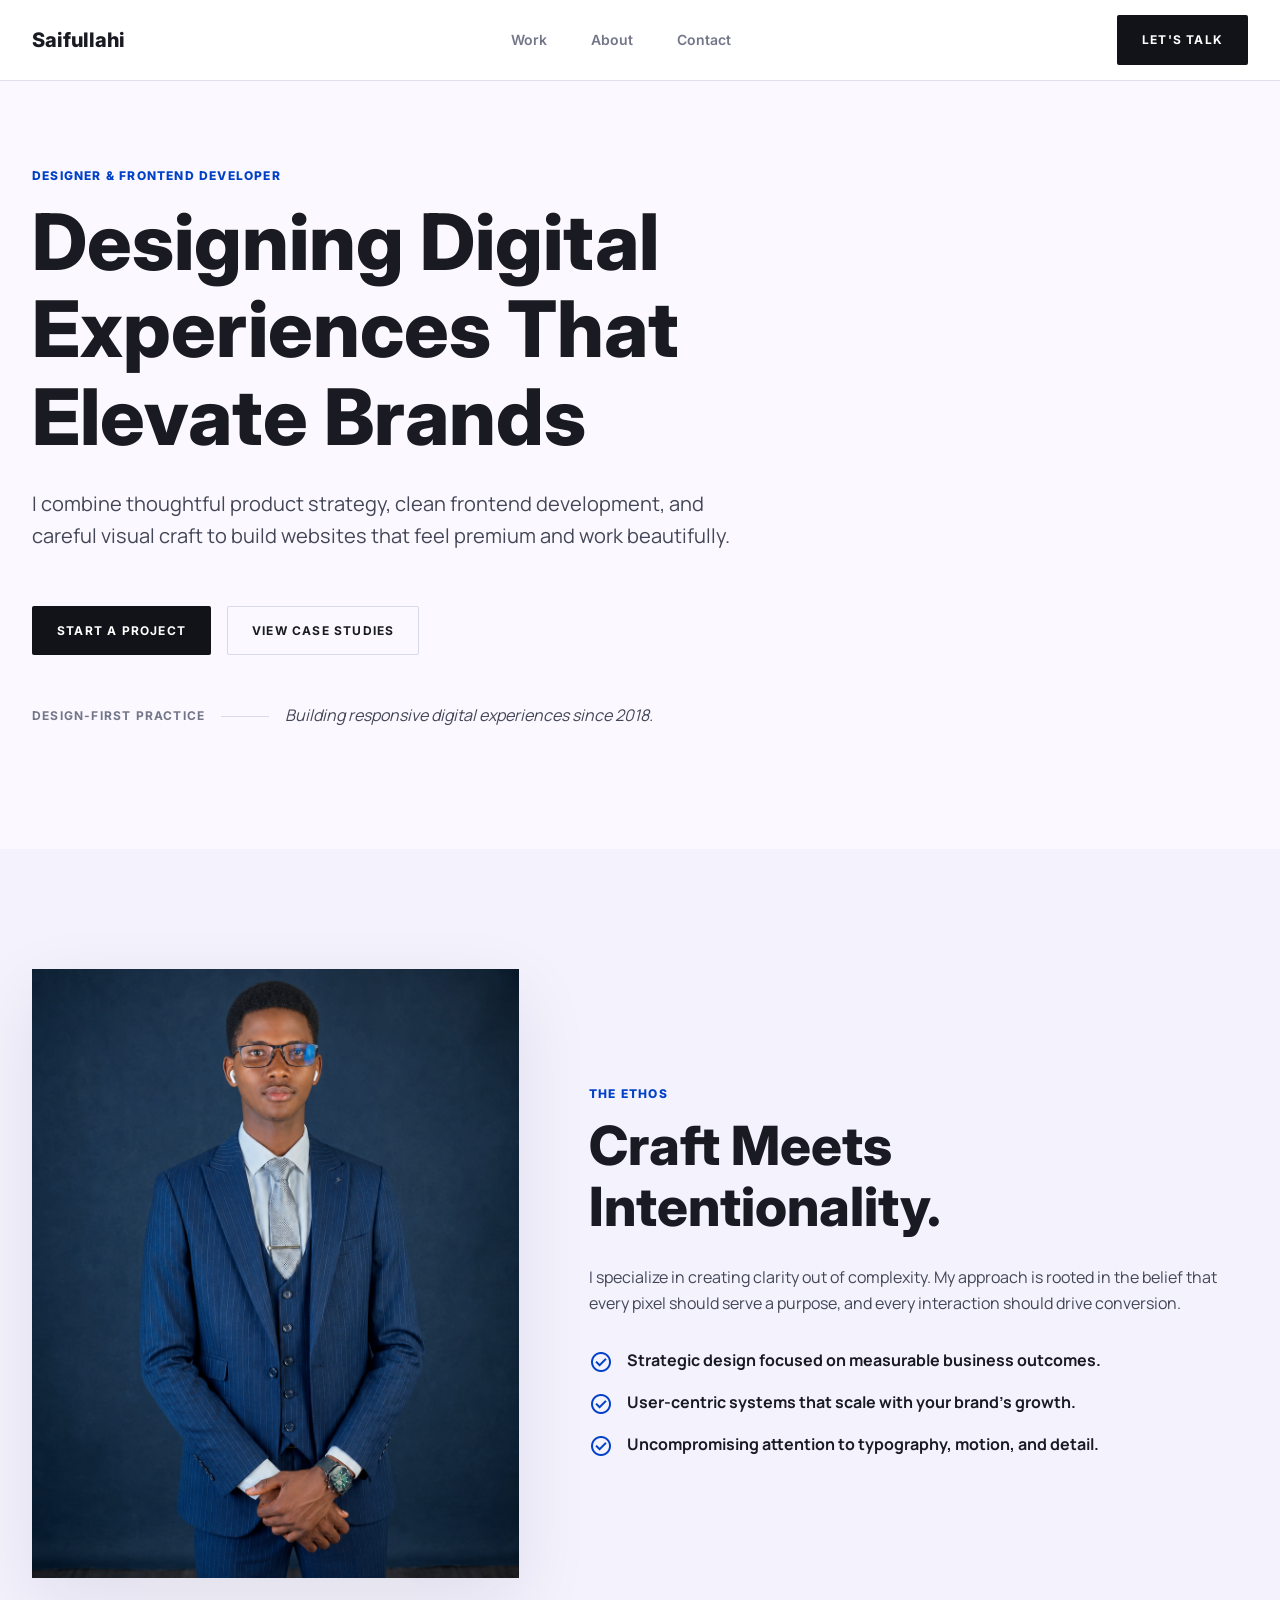
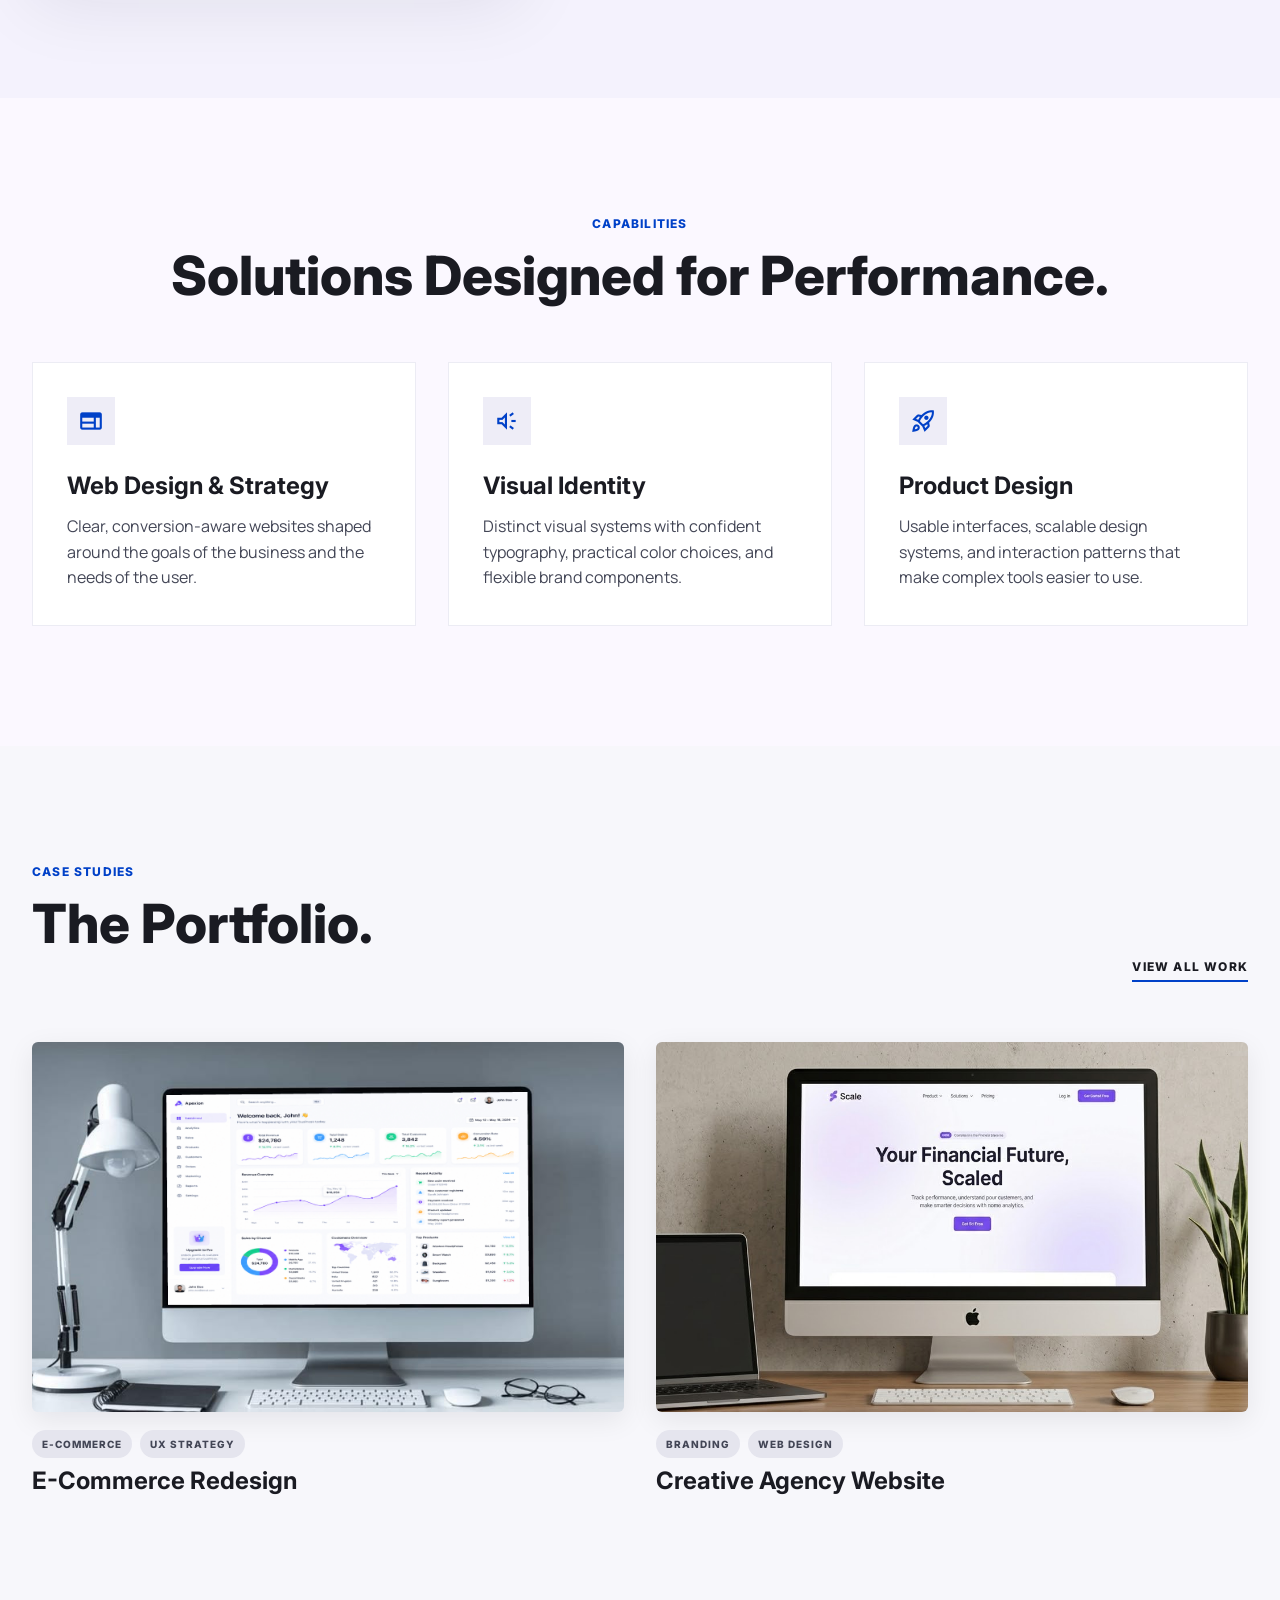
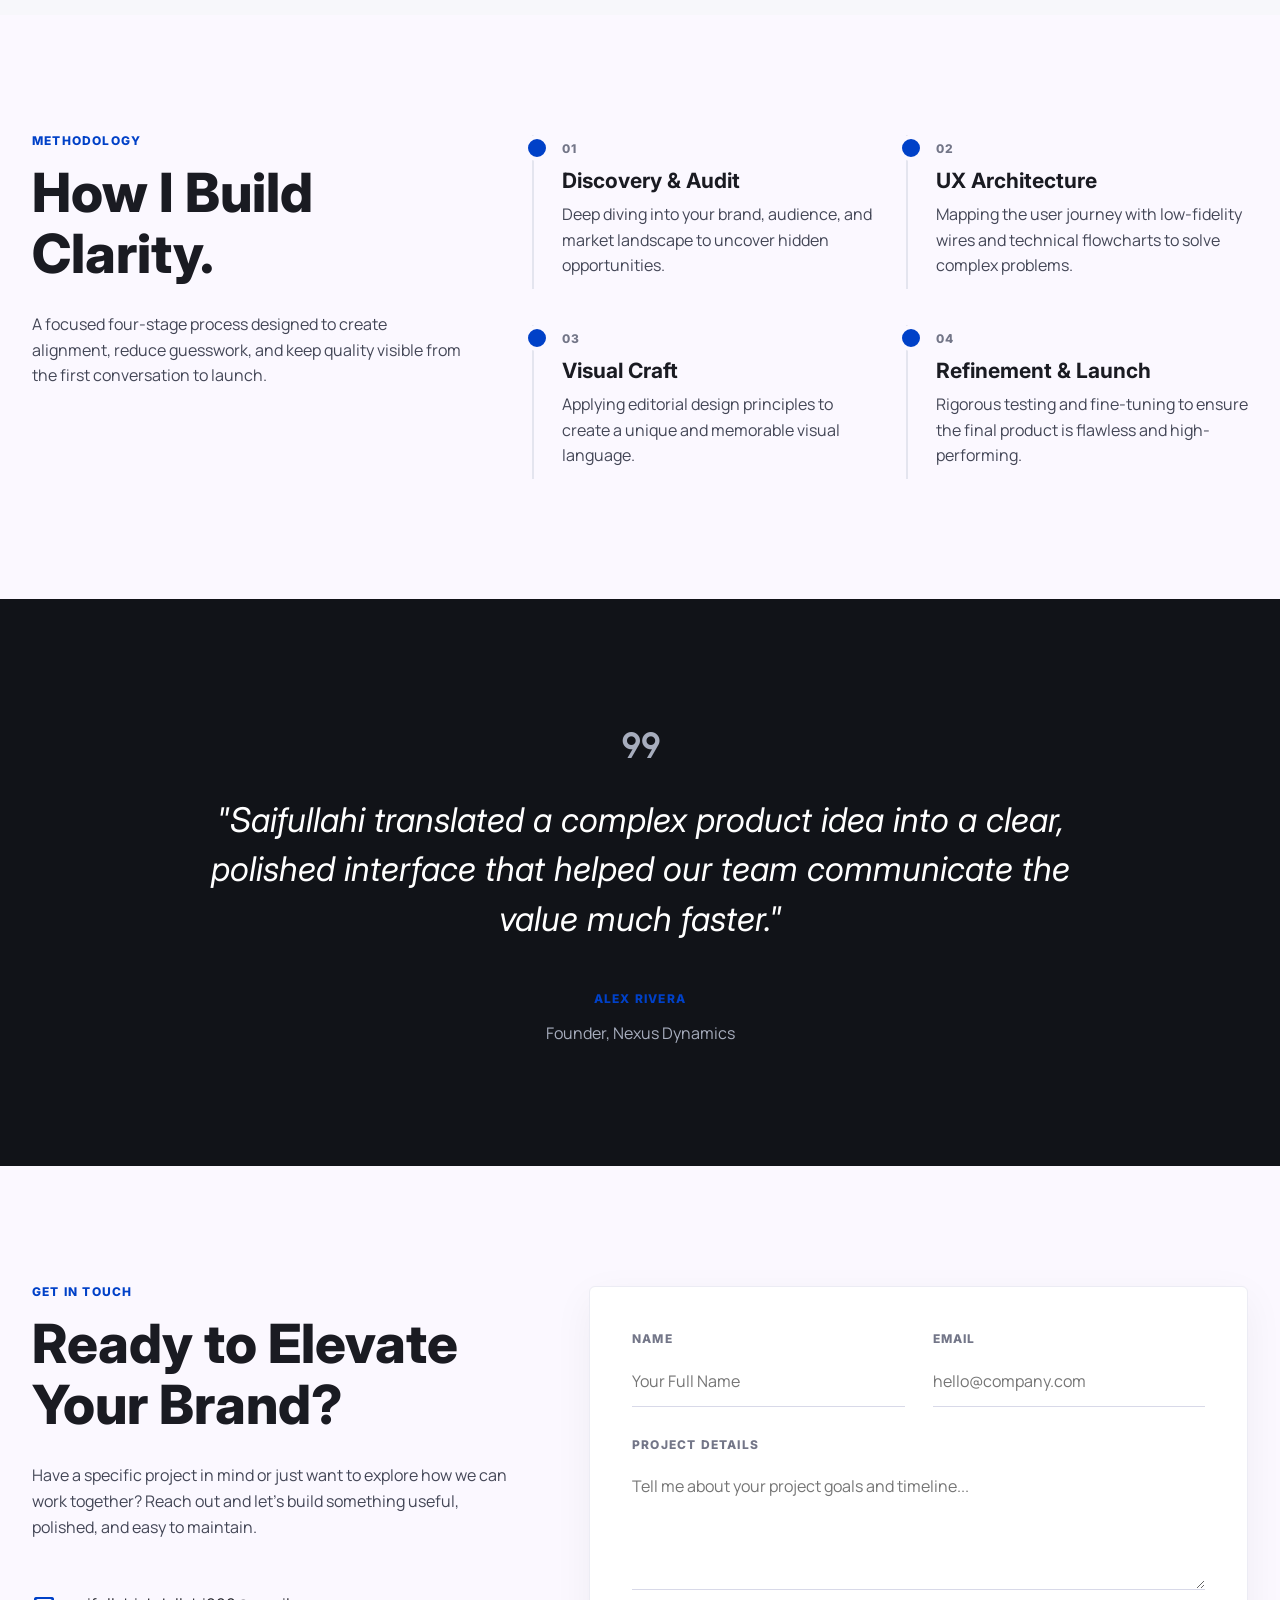
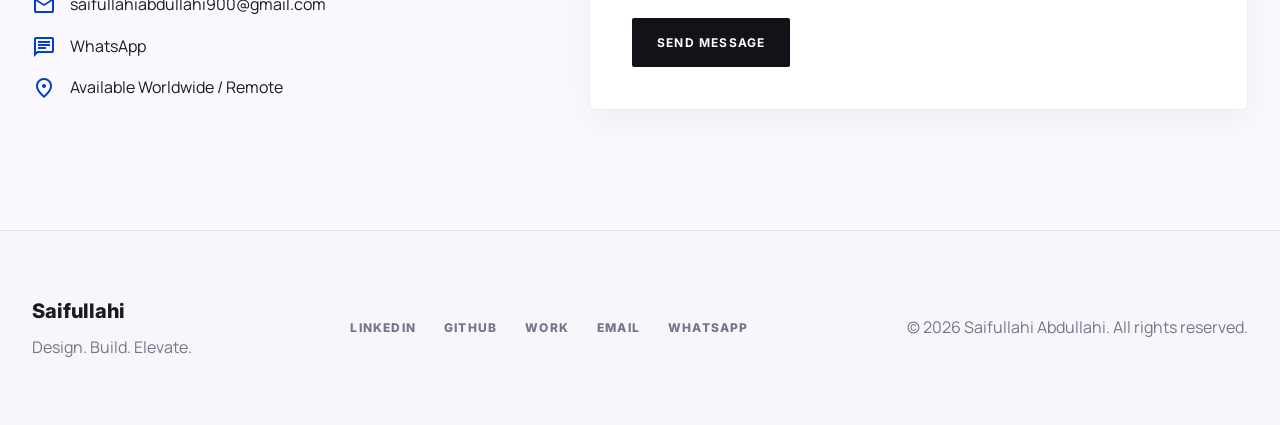
==== commit 5ebb6f8e: "fixing missing image" ====
--- a/index.html
+++ b/index.html
@@ -128,7 +128,7 @@
           </a>
           <a class="project-card" href="work.html#vanguard-studios">
             <div class="project-image">
-              <img src="image copy 6.png" alt="Creative agency website on a display">
+              <img src="images/image copy 6.png" alt="Creative agency website on a display">
             </div>
             <div class="tag-row"><span>Branding</span><span>Web Design</span></div>
             <h3>Creative Agency Website</h3>
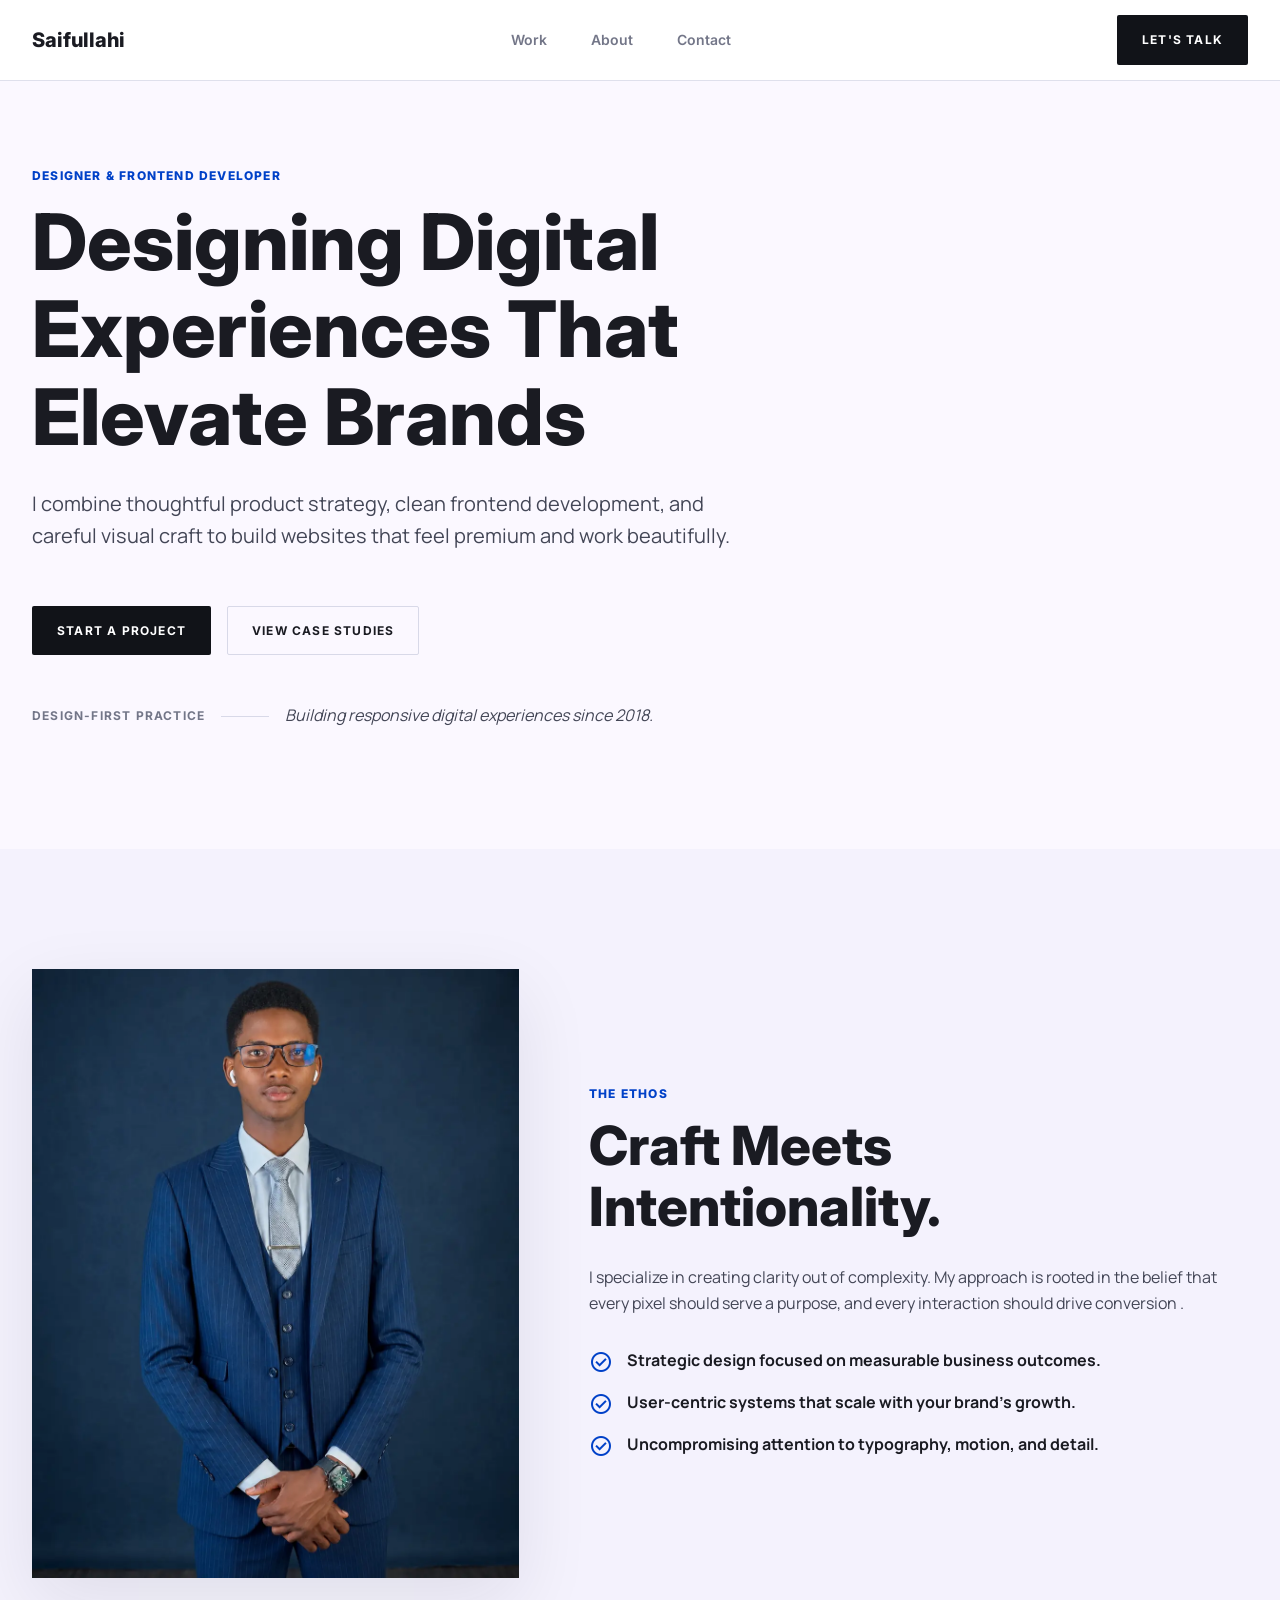
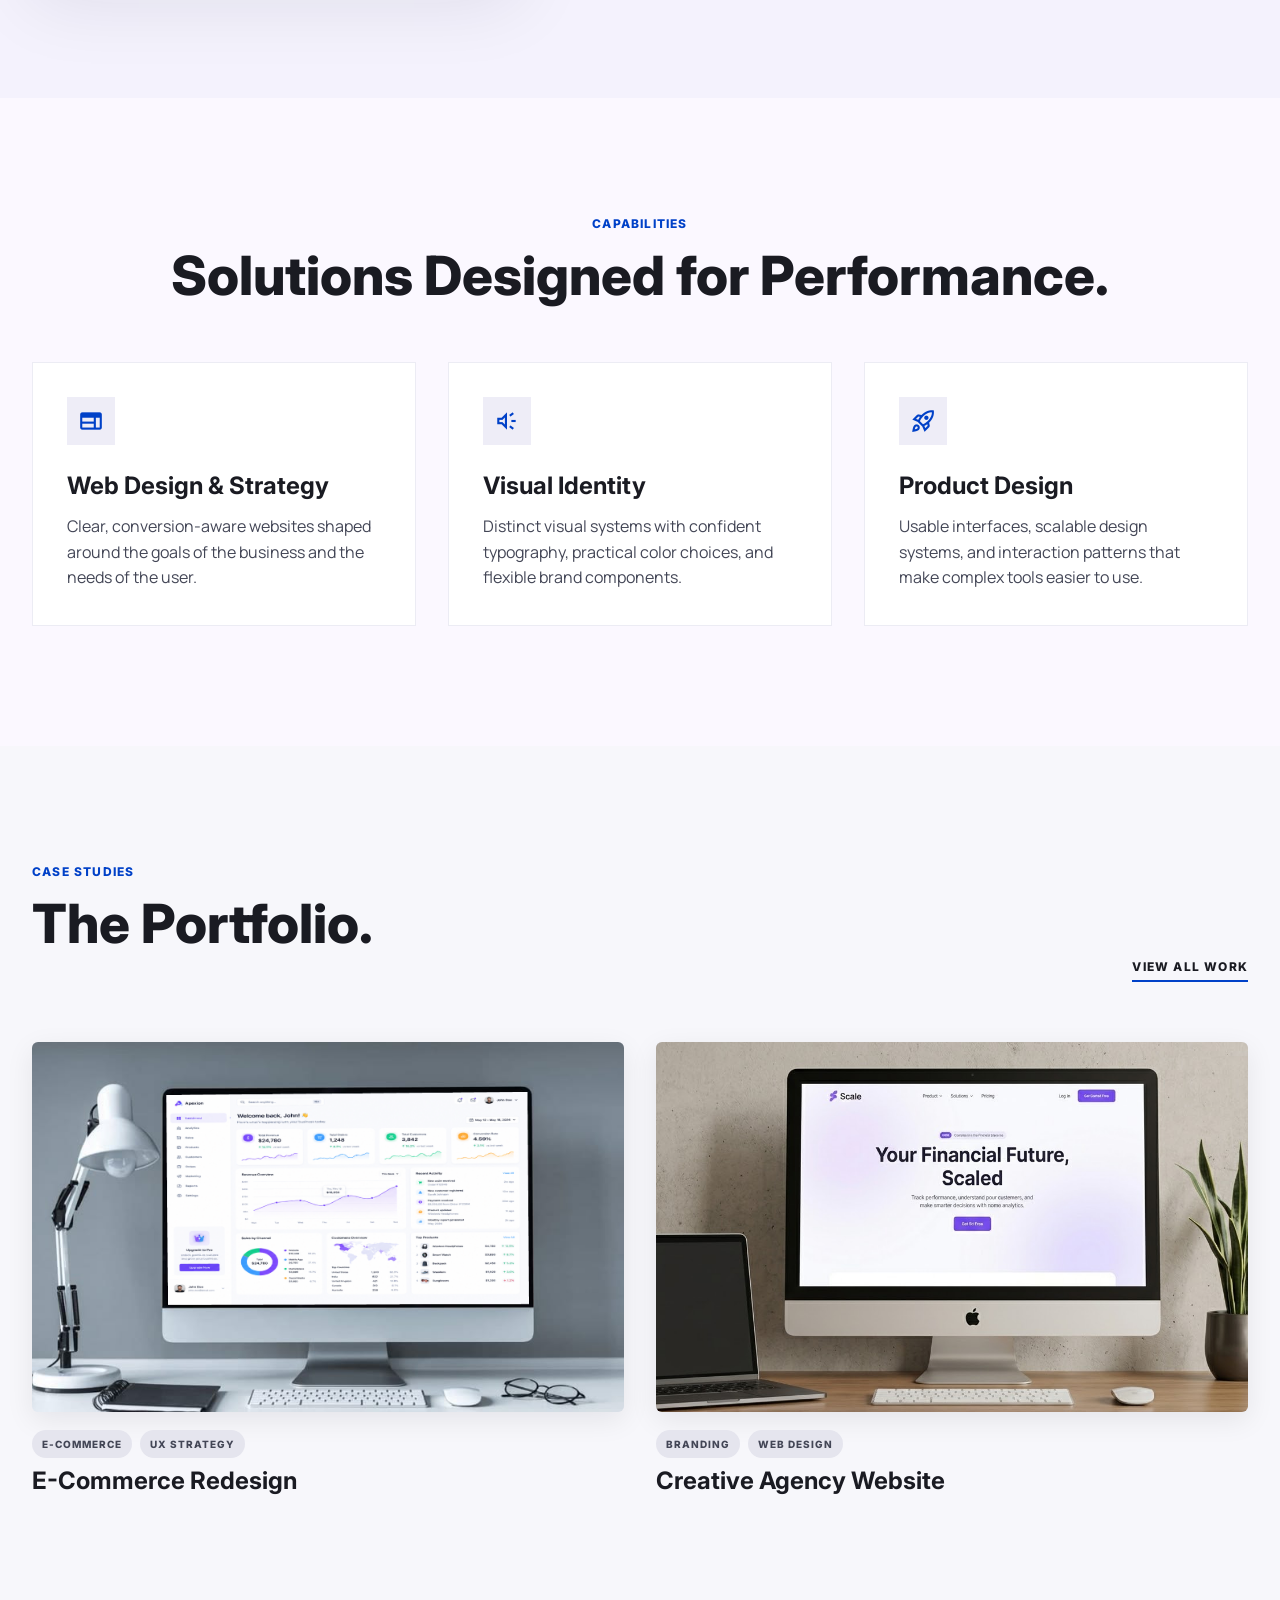
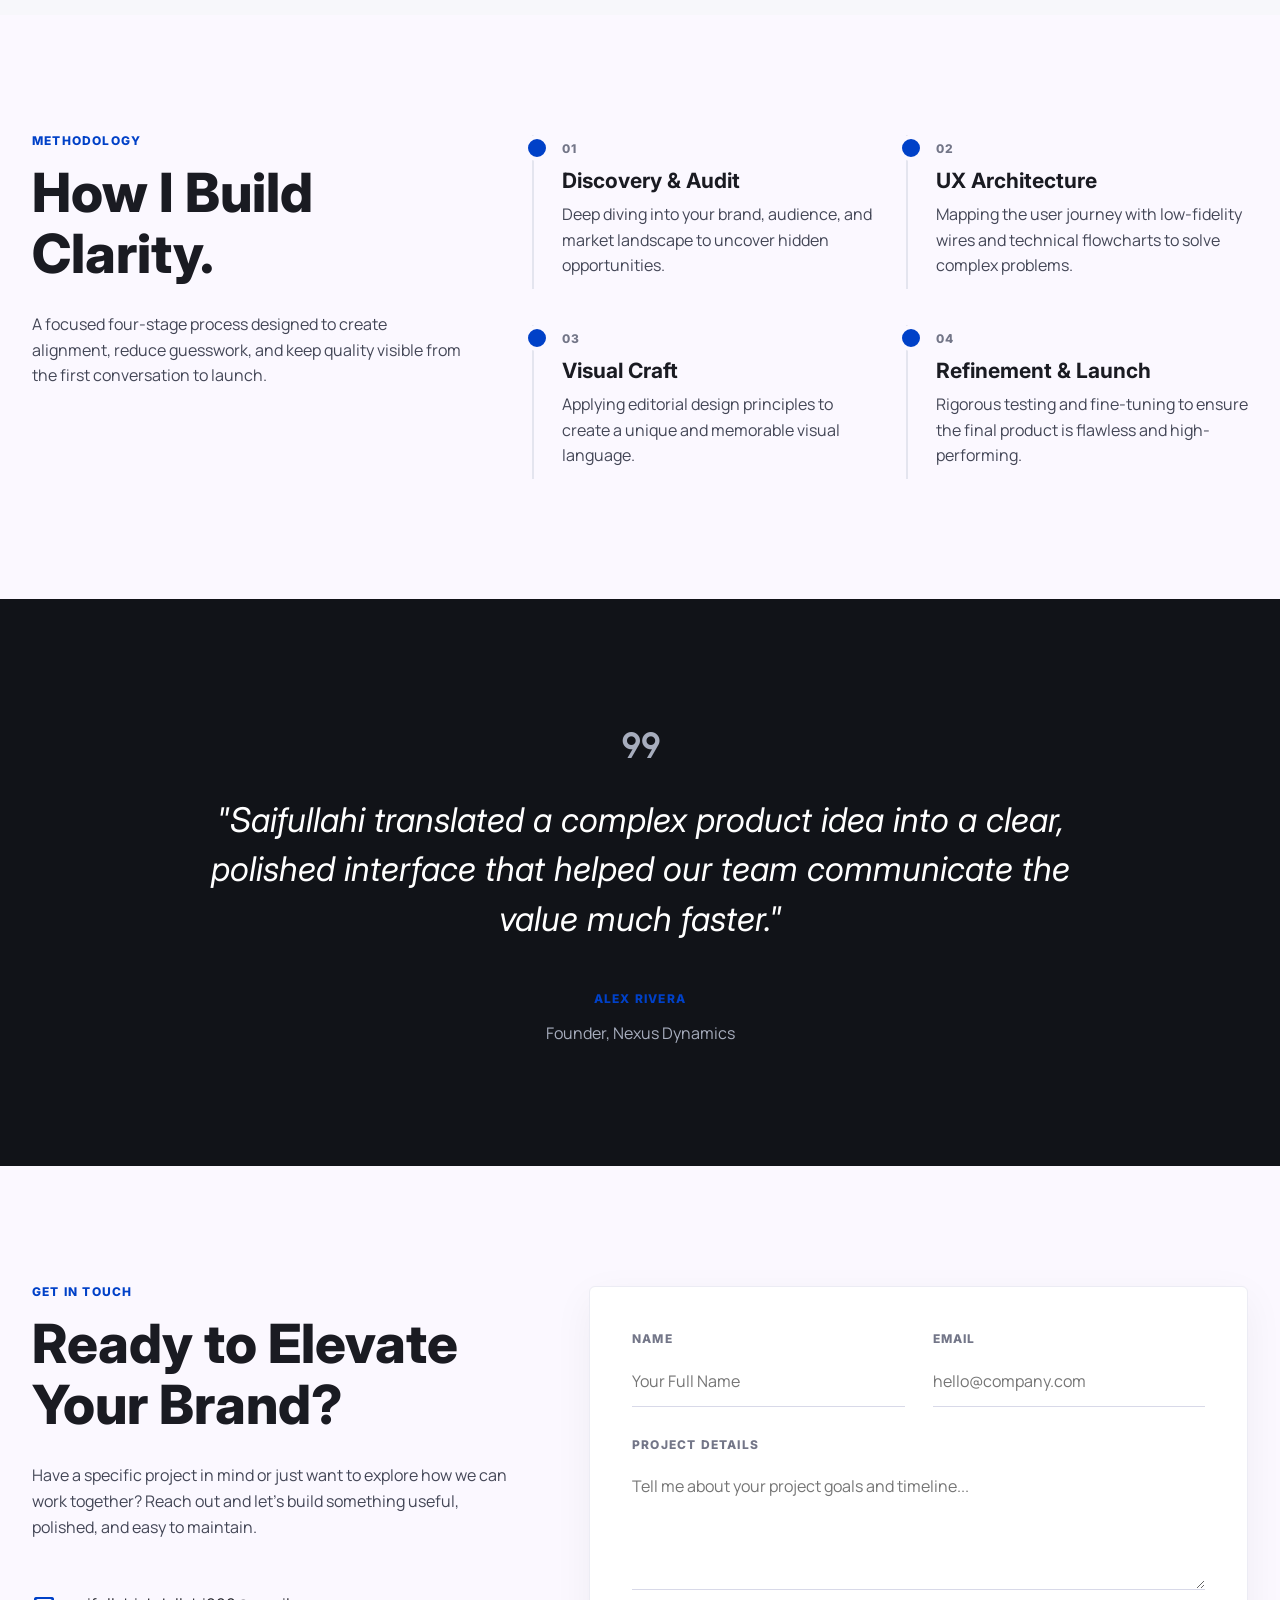
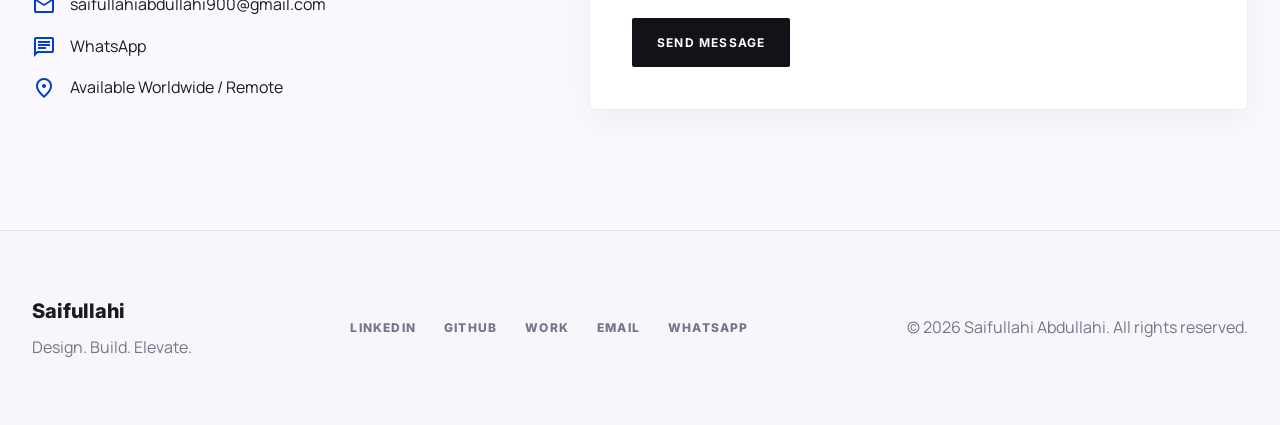
==== commit 0af79b0b: "optimize the site perfomrmance" ====
--- a/index.html
+++ b/index.html
@@ -7,10 +7,10 @@
   <title>Saifullahi A | Design Portfolio</title>
   <meta name="description"
     content="Saifullahi is a multidisciplinary designer and frontend developer building polished, responsive websites and product experiences for ambitious teams.">
-    <meta property="og:title" content="Saifullahi A | Design Portfolio">
-<meta property="og:description" content="Multidisciplinary designer and frontend developer.">
-<meta property="og:image" content="images/og-preview.png">
-<meta property="og:url" content="https://yoursite.com">
+  <meta property="og:title" content="Saifullahi A | Design Portfolio">
+  <meta property="og:description" content="Multidisciplinary designer and frontend developer.">
+  <meta property="og:image" content="images/og-preview.png">
+  <meta property="og:url" content="https://yoursite.com">
   <link rel="icon"
     href="data:image/svg+xml,<svg xmlns='http://www.w3.org/2000/svg' viewBox='0 0 100 100'><text y='.9em' font-size='90'>✦</text></svg>">
 
@@ -21,8 +21,8 @@
     rel="stylesheet">
   <link rel="stylesheet" href="styles.css">
 </head>
-
 <body>
+
   <nav class="topbar">
     <div class="nav-inner">
       <a class="brand" href="index.html">Saifullahi</a>
@@ -31,6 +31,7 @@
         <a href="about.html">About</a>
         <a href="contact.html">Contact</a>
       </div>
+
       <a class="nav-button" href="contact.html">Let's Talk</a>
       <button class="hamburger" aria-label="Toggle navigation" aria-controls="primary-navigation">
         <span></span><span></span><span></span>
@@ -62,15 +63,17 @@
     <section class="section soft-section" id="about">
       <div class="container two-column">
         <div class="portrait-frame">
-          <img
-            src="images/saif2.png"
-            alt="Lead designer in a minimalist studio">
+          <picture>
+            <source srcset="images/saif2.webp" type="image/webp">
+            <img src="images/saif2.png" alt="Lead designer in a minimalist studio" loading="lazy" width="1024"
+              height="1536">
+          </picture>
         </div>
         <div>
           <p class="eyebrow">The Ethos</p>
           <h2>Craft Meets Intentionality.</h2>
           <p>I specialize in creating clarity out of complexity. My approach is rooted in the belief that every pixel
-            should serve a purpose, and every interaction should drive conversion.</p>
+            should serve a purpose, and every interaction should drive conversion .</p>
           <ul class="check-list">
             <li><span class="material-symbols-outlined">check_circle</span>Strategic design focused on measurable
               business outcomes.</li>
@@ -121,14 +124,22 @@
         <div class="project-grid">
           <a class="project-card" href="work.html#aura-timepieces">
             <div class="project-image">
-              <img src="images/image 1.png" alt="E-commerce interface displayed on a monitor">
+              <picture>
+                <source srcset="images/image 1.webp" type="image/webp">
+                <img src="images/image 1.png" alt="E-commerce interface displayed on a monitor" loading="lazy"
+                  width="736" height="460">
+              </picture>
             </div>
             <div class="tag-row"><span>E-Commerce</span><span>UX Strategy</span></div>
             <h3>E-Commerce Redesign</h3>
           </a>
           <a class="project-card" href="work.html#vanguard-studios">
             <div class="project-image">
-              <img src="images/image copy 6.png" alt="Creative agency website on a display">
+              <picture>
+                <source srcset="images/image copy 6.webp" type="image/webp">
+                <img src="images/image copy 6.png" alt="Creative agency website on a display" loading="lazy"
+                  width="1024" height="1024">
+              </picture>
             </div>
             <div class="tag-row"><span>Branding</span><span>Web Design</span></div>
             <h3>Creative Agency Website</h3>
@@ -233,7 +244,7 @@
       </div>
       <div class="footer-links">
         <a href="https://www.linkedin.com/in/saifullahi" target="_blank" rel="noopener">LinkedIn</a>
-        <a href="https://github.com/saifullahi" target="_blank" rel="noopener">GitHub</a>
+        <a href="https://github.com/saifullahi-abdullahi900" target="_blank" rel="noopener">GitHub</a>
         <a href="work.html">Work</a>
         <a href="mailto:saifullahiabdullahi900@gmail.com">Email</a>
         <a href="https://wa.me/2348036284713?text=Hello%20Saifullahi%2C%20I%20would%20like%20to%20discuss%20a%20project."
@@ -252,4 +263,4 @@
   </script>
 </body>
 
-</html>
+</html>
